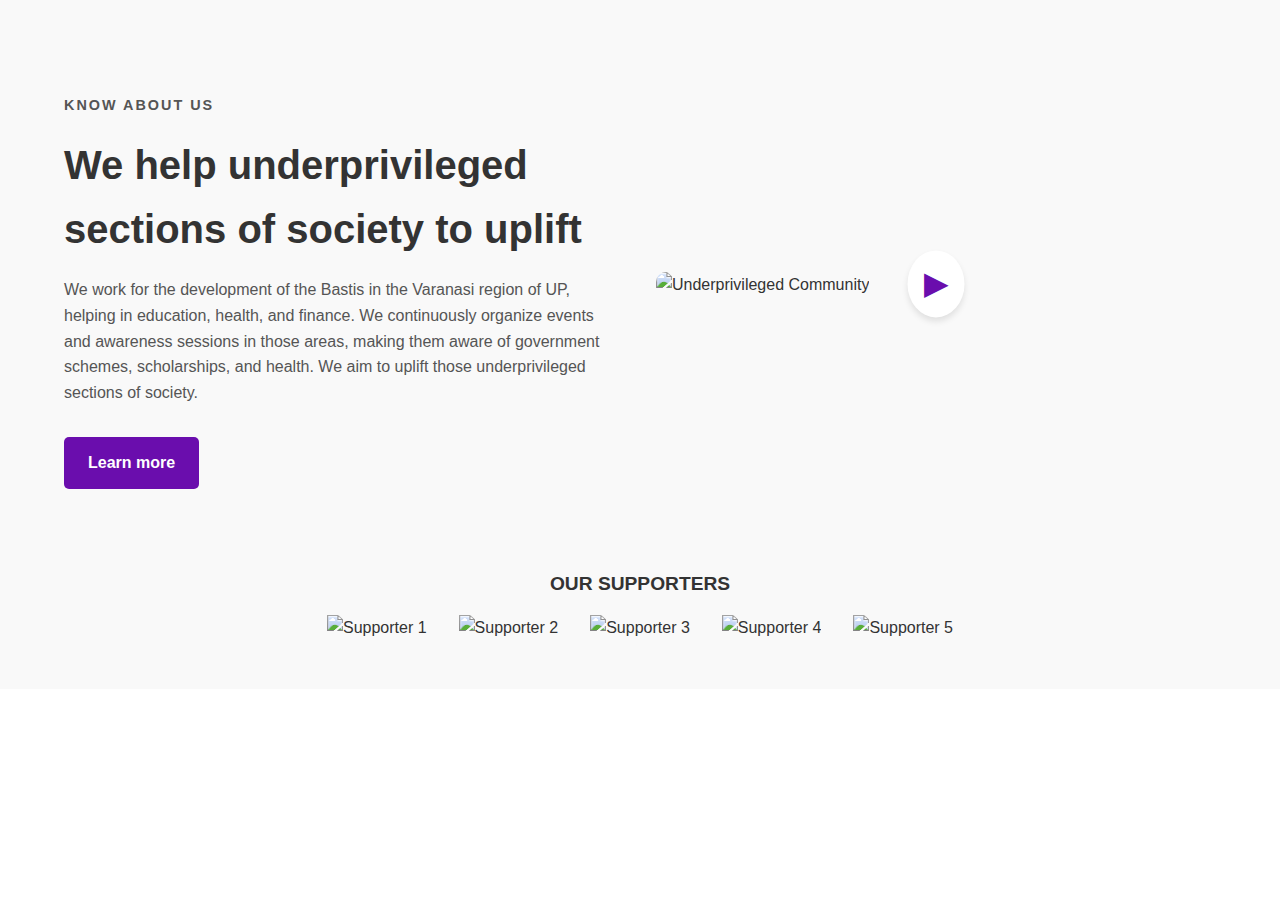
==== about.html @ a1c4e055 "'message'" ====
<!DOCTYPE html>
<html lang="en">
<head>
  <meta charset="UTF-8">
  <meta name="viewport" content="width=device-width, initial-scale=1.0">
  <title>About Us</title>
  <link rel="stylesheet" href="style.css">
</head>
<body>
  <section class="about-section">
    <div class="container">
      <div class="about-text">
        <h3>Know About Us</h3>
        <h1>We help underprivileged sections of society to uplift</h1>
        <p>
          We work for the development of the Bastis in the Varanasi region of UP, helping in education, health, and finance. 
          We continuously organize events and awareness sessions in those areas, making them aware of government schemes, 
          scholarships, and health. We aim to uplift those underprivileged sections of society.
        </p>
        <a href="#" class="btn">Learn more</a>
      </div>
      <div class="about-image">
        <div class="image-container">
          <img src="images/sample-image.jpg" alt="Underprivileged Community">
          <a href="#" class="play-btn">▶</a>
        </div>
      </div>
    </div>
    <div class="supporters">
      <h4>Our Supporters</h4>
      <div class="logos">
        <img src="images/logo1.png" alt="Supporter 1">
        <img src="images/logo2.png" alt="Supporter 2">
        <img src="images/logo3.png" alt="Supporter 3">
        <img src="images/logo4.png" alt="Supporter 4">
        <img src="images/logo5.png" alt="Supporter 5">
      </div>
    </div>
  </section>
</body>
</html>
---- style.css ----
/* General Reset */
body {
    margin: 0;
    font-family: Arial, sans-serif;
    line-height: 1.6;
    color: #333;
}

/* Hero Section */
.hero-section {
    background: url('/img/children.jpg') no-repeat center center/cover;
    height: 100vh;
    color: white;
    position: relative;
}

.navbar {
    display: flex;
    justify-content: space-between;
    align-items: center;
    padding: 1rem 5%;
}

.navbar .logo {
    font-size: 1.5rem;
    font-weight: bold;
}

.navbar ul {
    list-style: none;
    display: flex;
    margin: 0;
    padding: 0;
}

.navbar ul li {
    margin-left: 2rem;
}

.navbar ul li a {
    color: white;
    text-decoration: none;
    font-size: 1rem;
    transition: color 0.3s;
}

.navbar ul li a:hover {
    color: #ddd;
}

.donate-btn {
    background: #6a0dad;
    color: white;
    padding: 0.5rem 1rem;
    border-radius: 5px;
    text-decoration: none;
    font-weight: bold;
}

.donate-btn:hover {
    background: #55008f;
}

.hero-container {
    text-align: center;
    position: absolute;
    top: 50%;
    left: 50%;
    transform: translate(-50%, -50%);
}

.hero-container h1 {
    font-size: 3rem;
    font-weight: bold;
    margin-bottom: 1.5rem;
}

.hero-container p {
    font-size: 1.2rem;
    margin: 0 auto 2rem;
    max-width: 600px;
    color: #f0f0f0; /* Subtle contrast for better visibility */
}

.hero-actions {
    display: flex;
    justify-content: center;
    gap: 1.5rem;
    margin-bottom: 2rem;
}

.hero-stats {
    display: flex;
    justify-content: center;
    gap: 2rem;
    font-size: 1rem;
    font-weight: bold;
    color: #f0f0f0;
    margin-top: 2rem;
}

.hero-stats span {
    display: block;
    text-align: center;
}

.btn {
    background: white;
    color: black;
    padding: 0.7rem 1.5rem;
    text-decoration: none;
    border-radius: 5px;
    font-weight: bold;
    transition: background 0.3s, color 0.3s;
}

.btn:hover {
    background: #ddd;
}

.play-video {
    background: #f0f0f0;
    color: #6a0dad;
    font-weight: bold;
}

.play-video:hover {
    background: #e0e0e0;
    color: #333;
}

/* About Section */
.about-section {
    padding: 3rem 0;
    background: #f9f9f9;
}

.container {
    display: flex;
    justify-content: space-between;
    align-items: center;
    padding: 2rem 5%;
    max-width: 1200px;
    margin: auto;
}

.about-text {
    flex: 1;
    margin-right: 2rem;
}

.about-text h3 {
    color: #555;
    text-transform: uppercase;
    font-size: 0.9rem;
    letter-spacing: 2px;
}

.about-text h1 {
    font-size: 2.5rem;
    margin: 1rem 0;
}

.about-text p {
    font-size: 1rem;
    margin-bottom: 2rem;
    color: #555;
}

.about-text .btn {
    display: inline-block;
    background: #6a0dad;
    color: white;
    padding: 0.8rem 1.5rem;
    border-radius: 5px;
    text-decoration: none;
    font-weight: bold;
    transition: background 0.3s;
}

.about-text .btn:hover {
    background: #55008f;
}

.about-image {
    flex: 1;
}

.image-container {
    position: relative;
}

.image-container img {
    width: 100%;
    border-radius: 10px;
}

.image-container .play-btn {
    position: absolute;
    top: 50%;
    left: 50%;
    transform: translate(-50%, -50%);
    background: white;
    color: #6a0dad;
    font-size: 2rem;
    padding: 0.5rem 1rem;
    border-radius: 50%;
    text-decoration: none;
    box-shadow: 0 4px 6px rgba(0, 0, 0, 0.1);
    transition: background 0.3s;
}

.image-container .play-btn:hover {
    background: #55008f;
    color: white;
}

/* Supporters Section */
.supporters {
    text-align: center;
    margin-top: 3rem;
}

.supporters h4 {
    font-size: 1.2rem;
    margin-bottom: 1rem;
    color: #333;
    text-transform: uppercase;
}

.supporters .logos {
    display: flex;
    justify-content: center;
    gap: 2rem;
}

.supporters .logos img {
    max-height: 50px;
    transition: transform 0.3s;
}

.supporters .logos img:hover {
    transform: scale(1.1);
}
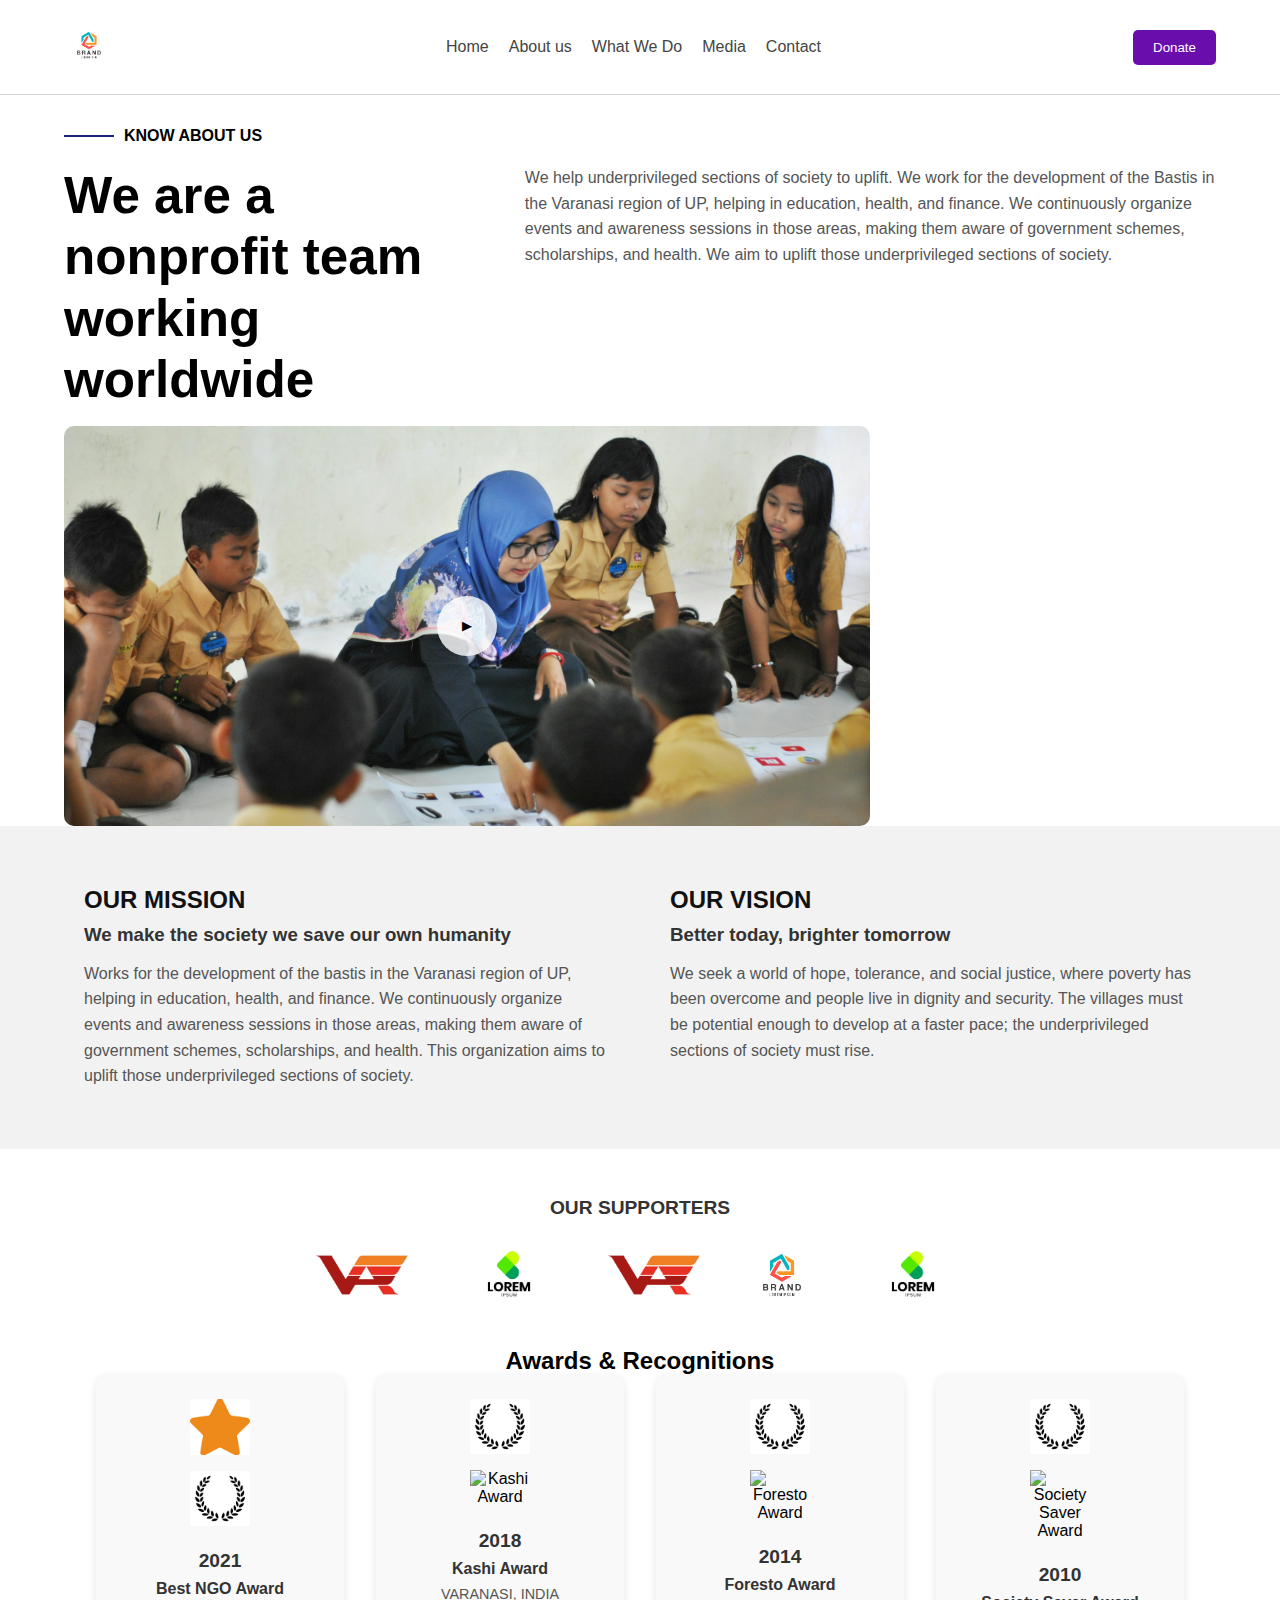
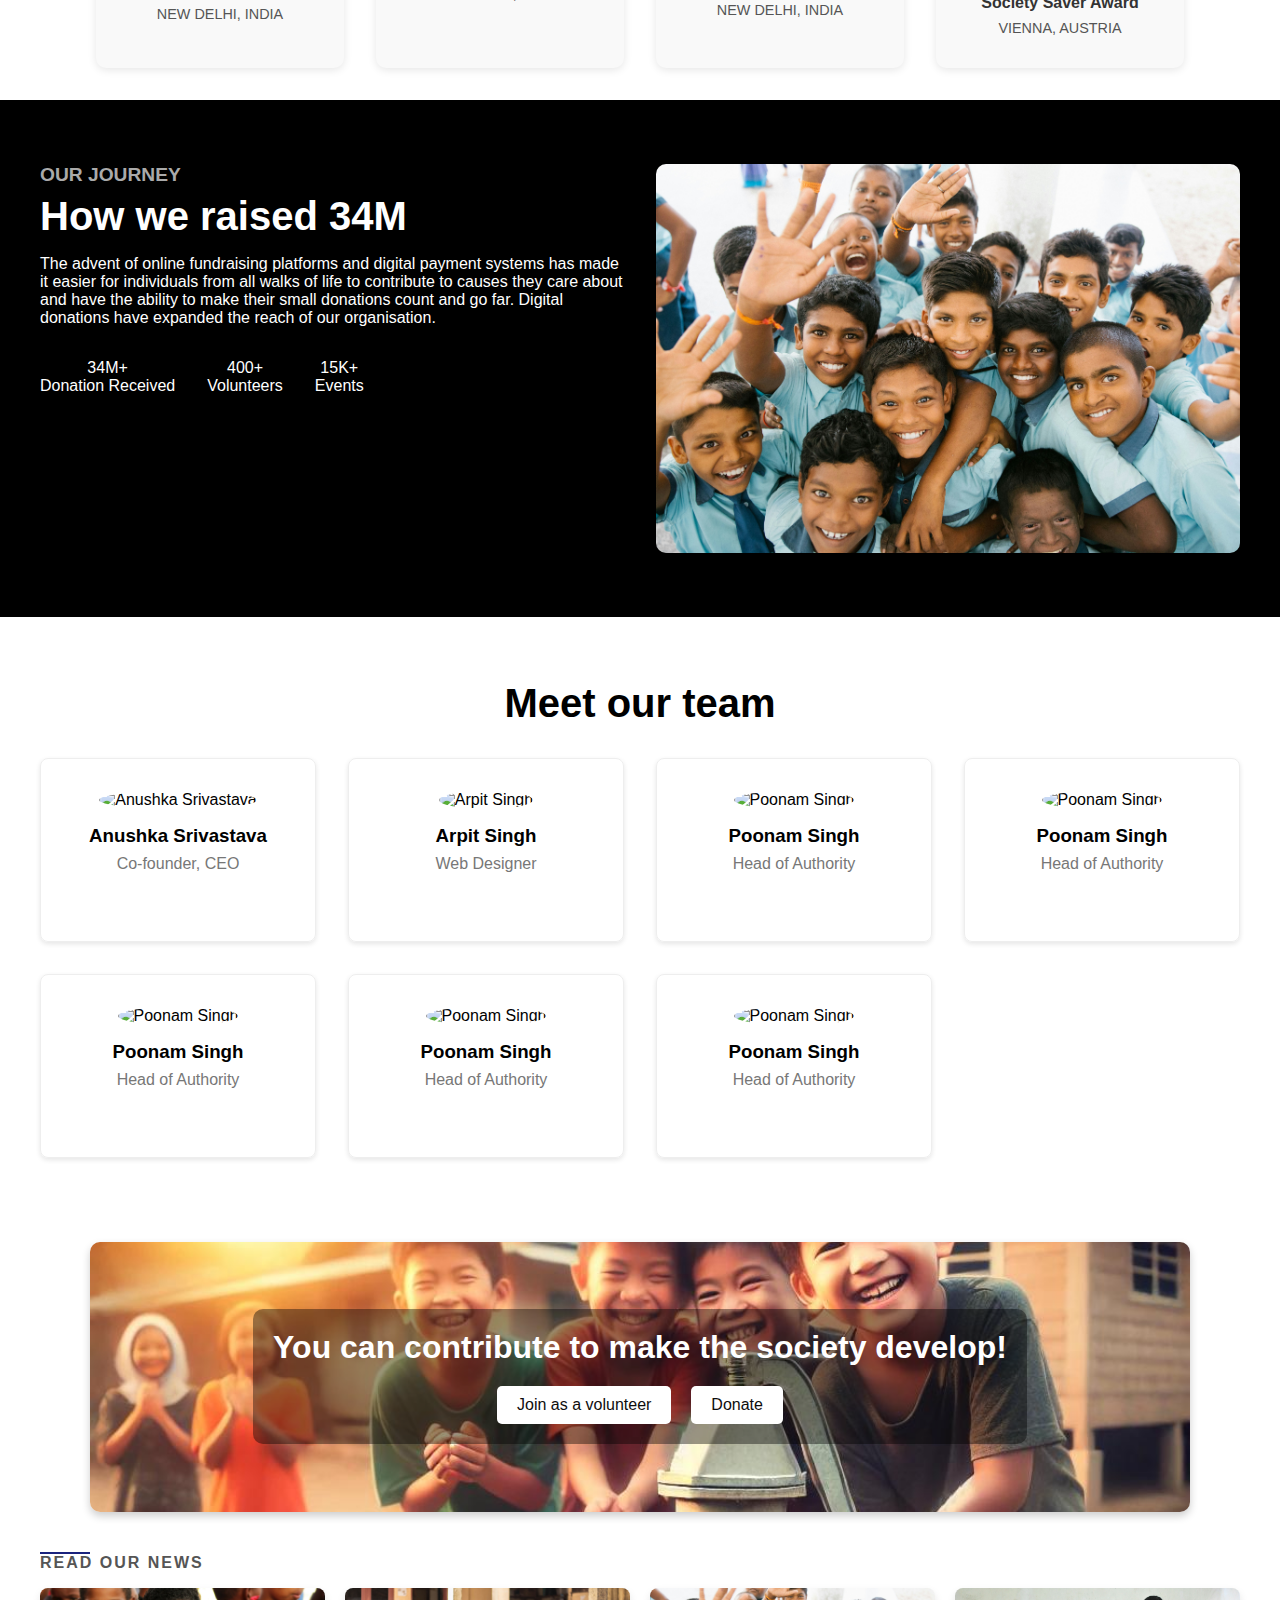
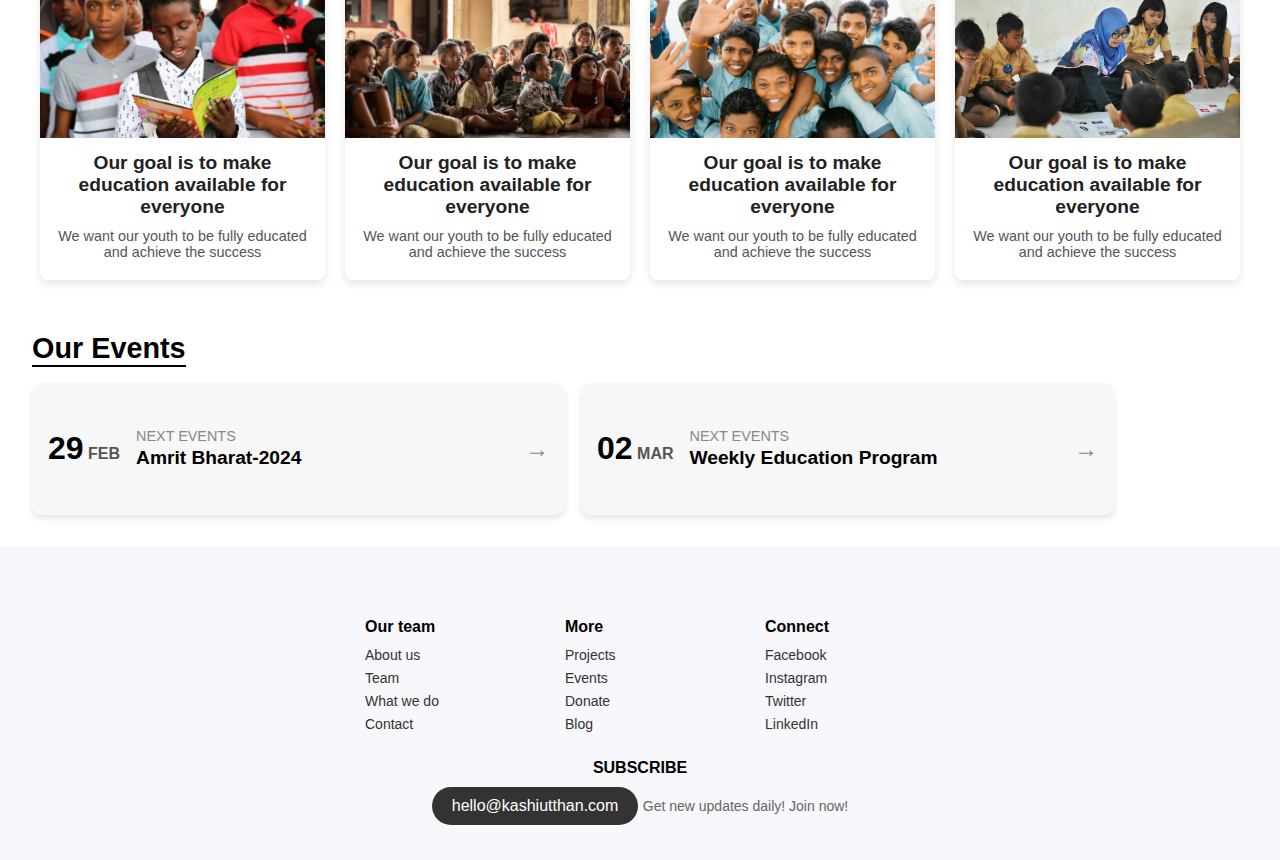
==== commit ac9550cc: "Adding new files" ====
--- a/about.html
+++ b/about.html
@@ -1,41 +1,320 @@
 <!DOCTYPE html>
 <html lang="en">
 <head>
-  <meta charset="UTF-8">
-  <meta name="viewport" content="width=device-width, initial-scale=1.0">
-  <title>About Us</title>
-  <link rel="stylesheet" href="style.css">
+    <meta charset="UTF-8">
+    <meta name="viewport" content="width=device-width, initial-scale=1.0">
+    <title>Ngo Website</title>
+    <link rel="stylesheet" href="about.css">
 </head>
 <body>
-  <section class="about-section">
-    <div class="container">
-      <div class="about-text">
-        <h3>Know About Us</h3>
-        <h1>We help underprivileged sections of society to uplift</h1>
-        <p>
-          We work for the development of the Bastis in the Varanasi region of UP, helping in education, health, and finance. 
-          We continuously organize events and awareness sessions in those areas, making them aware of government schemes, 
-          scholarships, and health. We aim to uplift those underprivileged sections of society.
-        </p>
-        <a href="#" class="btn">Learn more</a>
-      </div>
-      <div class="about-image">
-        <div class="image-container">
-          <img src="images/sample-image.jpg" alt="Underprivileged Community">
-          <a href="#" class="play-btn">▶</a>
+    <header>
+        <div class="container header-container">
+            <div class="logo">
+                <img src="img/support2.jpg" alt="Organization Logo">
+            </div>
+            <nav>
+                <ul>
+                    <li><a href="index.html">Home</a></li>
+                    <li><a href="about.html">About us</a></li>
+                    <li><a href="what.html">What We Do</a></li>
+                    <li><a href="#">Media</a></li>
+                    <li><a href="#">Contact</a></li>
+                </ul>
+            </nav>
+            <button class="donate-button">Donate</button>
         </div>
-      </div>
-    </div>
-    <div class="supporters">
-      <h4>Our Supporters</h4>
-      <div class="logos">
-        <img src="images/logo1.png" alt="Supporter 1">
-        <img src="images/logo2.png" alt="Supporter 2">
-        <img src="images/logo3.png" alt="Supporter 3">
-        <img src="images/logo4.png" alt="Supporter 4">
-        <img src="images/logo5.png" alt="Supporter 5">
-      </div>
-    </div>
-  </section>
+    </header>
+
+    <main>
+        <section class="hero-section">
+            <div class="container">
+                <div class="hero-content">
+                    <div class="know-about-us">
+                        <hr>
+                        <span class="know-about-us-text">KNOW ABOUT US</span>
+                    </div>
+                    <div class="hero-text">
+                        <h1>We are a nonprofit team working worldwide</h1>
+                        <p>We help underprivileged sections of society to uplift. We work for the development of the Bastis in the Varanasi region of UP, helping in education, health, and finance. We continuously organize events and awareness sessions in those areas, making them aware of government schemes, scholarships, and health. We aim to uplift those underprivileged sections of society.</p>
+                    </div>
+                </div>
+                <div class="video-container">
+                    <div class="video-placeholder">
+                        <img src="img/news3.jpg" alt="Video Placeholder">
+                        <button class="play-button">▶</button> </div>
+                </div>
+            </div>
+        </section>
+
+        <section class="mission-vision">
+            <div class="container">
+                <article class="mission">
+                    <h2>OUR MISSION</h2>
+                    <h3>We make the society we save our own humanity</h3>
+                    <p>Works for the development of the bastis in the Varanasi region of UP, helping in education, health, and finance. We continuously organize events and awareness sessions in those areas, making them aware of government schemes, scholarships, and health. This organization aims to uplift those underprivileged sections of society.</p>
+                </article>
+                <article class="vision">
+                    <h2>OUR VISION</h2>
+                    <h3>Better today, brighter tomorrow</h3>
+                    <p>We seek a world of hope, tolerance, and social justice, where poverty has been overcome and people live in dignity and security. The villages must be potential enough to develop at a faster pace; the underprivileged sections of society must rise.</p>
+                </article>
+            </div>
+        </section>
+        <div class="supporters">
+            <h4>Our Supporters</h4>
+            <div class="logos">
+              <img src="img/support3.jpg" alt="Supporter 1">
+              <img src="img/support1.jpg" alt="Supporter 2">
+              <img src="img/support3.jpg" alt="Supporter 3">
+              <img src="img/support2.jpg" alt="Supporter 4">
+              <img src="img/support1.jpg" alt="Supporter 5">
+            </div>
+          </div>
+          <section class="awards">
+            <h2>Awards & Recognitions</h2>
+            <div class="awards-container">
+              <div class="award">
+                  <img src="img/star-icon.png" alt="Best NGO Award" />
+                <img src="img/wreath-icon.png" alt="Wreath" />
+                <div class="award-details">
+                  <p>2021</p>
+                  <p>Best NGO Award</p>
+                  <p>NEW DELHI, INDIA</p>
+                </div>
+              </div>
+              <div class="award">
+                <img src="img/wreath-icon.png" alt="Wreath" />
+                <img src="img/trophy-icon.svg" alt="Kashi Award" />
+                <div class="award-details">
+                  <p>2018</p>
+                  <p>Kashi Award</p>
+                  <p>VARANASI, INDIA</p>
+                </div>
+              </div>
+              <div class="award">
+                <img src="img/wreath-icon.png" alt="Wreath" />
+                <img src="img/star-icon.svg" alt="Foresto Award" />
+                <div class="award-details">
+                  <p>2014</p>
+                  <p>Foresto Award</p>
+                  <p>NEW DELHI, INDIA</p>
+                </div>
+              </div>
+              <div class="award">
+                <img src="img/wreath-icon.png" alt="Wreath" />
+                <img src="img/ribbon-icon.svg" alt="Society Saver Award" />
+                <div class="award-details">
+                  <p>2010</p>
+                  <p>Society Saver Award</p>
+                  <p>VIENNA, AUSTRIA</p>
+                </div>
+              </div>
+            </div>
+          </section>
+          
+          <section class="journey">
+            <div class="journey-content">
+              <div class="journey-text">
+                <h3>OUR JOURNEY</h3>
+                <h2>How we raised 34M</h2>
+                <p>The advent of online fundraising platforms and digital payment systems has made it easier for individuals from all walks of life to contribute to causes they care about and have the ability to make their small donations count and go far. Digital donations have expanded the reach of our organisation.</p>
+                <div class="journey-stats">
+                  <div class="stat">
+                    <p>34M+</p>
+                    <p>Donation Received</p>
+                  </div>
+                  <div class="stat">
+                    <p>400+</p>
+                    <p>Volunteers</p>
+                  </div>
+                  <div class="stat">
+                    <p>15K+</p>
+                    <p>Events</p>
+                  </div>
+                </div>
+              </div>
+              <div class="journey-image">
+                <img src="/img/news2.jpg" alt="Crowd">
+              </div>
+            </div>
+          </section>
+          
+          <section class="team">
+            <h2>Meet our team</h2>
+            <div class="team-grid">
+                <div class="member">
+                    <img src="anuska.jpg" alt="Anushka Srivastava">
+                    <h3>Anushka Srivastava</h3>
+                    <p>Co-founder, CEO</p>
+                    <div class="social-icons">
+                        </div> </div>
+        
+                <div class="member">
+                    <img src="arpit.jpg" alt="Arpit Singh">
+                    <h3>Arpit Singh</h3>
+                    <p>Web Designer</p>
+                    <div class="social-icons">
+                       </div>
+                </div>
+        
+                <div class="member">
+                    <img src="poonam.jpg" alt="Poonam Singh">
+                    <h3>Poonam Singh</h3>
+                    <p>Head of Authority</p>
+                    <div class="social-icons">
+                        </div>
+                </div>
+                <div class="member">
+                  <img src="poonam.jpg" alt="Poonam Singh">
+                  <h3>Poonam Singh</h3>
+                  <p>Head of Authority</p>
+                  <div class="social-icons">
+                      </div>
+              </div>
+              <div class="member">
+                <img src="poonam.jpg" alt="Poonam Singh">
+                <h3>Poonam Singh</h3>
+                <p>Head of Authority</p>
+                <div class="social-icons">
+                    </div>
+            </div>
+            <div class="member">
+              <img src="poonam.jpg" alt="Poonam Singh">
+              <h3>Poonam Singh</h3>
+              <p>Head of Authority</p>
+              <div class="social-icons">
+                  </div>
+          </div>
+          <div class="member">
+            <img src="poonam.jpg" alt="Poonam Singh">
+            <h3>Poonam Singh</h3>
+            <p>Head of Authority</p>
+            <div class="social-icons">
+                </div>
+        </div>
+                <!-- Add more team members in the same way -->
+                        </div>
+        </section>
+        <div class="cta-section">
+          <div class="cta-overlay">
+            <h1>You can contribute to make the society develop!</h1>
+            <div class="cta-buttons">
+              <a href="#" class="cta-button">Join as a volunteer</a>
+              <a href="#" class="cta-button cta-donate">Donate</a>
+            </div>
+          </div>
+        </div>
+        <section class="news-section">
+          <hr/>
+          <h2>Read Our News</h2>
+          <div class="news-container">
+            <!-- News Item 1 -->
+            <div class="news-card">
+              <img src="/img/news1.jpg" alt="Education effort image">
+              <h3>Our goal is to make education available for everyone</h3>
+              <p>We want our youth to be fully educated and achieve the success</p>
+            </div>
+            <!-- News Item 2 -->
+            <div class="news-card">
+              <img src="/img/news4.jpg" alt="Field education image">
+              <h3>Our goal is to make education available for everyone</h3>
+              <p>We want our youth to be fully educated and achieve the success</p>
+            </div>
+            <!-- News Item 3 -->
+            <div class="news-card">
+              <img src="/img/news2.jpg" alt="Cycling to education">
+              <h3>Our goal is to make education available for everyone</h3>
+              <p>We want our youth to be fully educated and achieve the success</p>
+            </div>
+            <!-- News Item 4 -->
+            <div class="news-card">
+              <img src="/img/news3.jpg" alt="Children in class">
+              <h3>Our goal is to make education available for everyone</h3>
+              <p>We want our youth to be fully educated and achieve the success</p>
+            </div>
+          </div>
+        </section>
+        <section class="events-section">
+          <h2>Our Events</h2>
+          <div class="events-container">
+            <div class="event-card">
+              <div class="event-date">
+                <span class="day">29</span>
+                <span class="month">FEB</span>
+              </div>
+              <div class="event-details">
+                <p class="event-type">Next Events</p>
+                <h3 class="event-title">Amrit Bharat-2024</h3>
+              </div>
+              <div class="event-arrow">
+                <span>&rarr;</span>
+              </div>
+            </div>
+            <div class="event-card">
+              <div class="event-date">
+                <span class="day">02</span>
+                <span class="month">MAR</span>
+              </div>
+              <div class="event-details">
+                <p class="event-type">Next Events</p>
+                <h3 class="event-title">Weekly Education Program</h3>
+              </div>
+              <div class="event-arrow">
+                <span>&rarr;</span>
+              </div>
+            </div>
+          </div>
+        </section>
+        <footer class="footer">
+          <div class="footer-content">
+            <!-- Social Icons Section -->
+            <div class="social-icons">
+              <i class="fa-brands fa-facebook"></i>
+              <i class="fa-brands fa-x-twitter"></i>
+              <i class="fa-brands fa-square-instagram"></i>
+              <i class="fa-brands fa-youtube"></i>
+            </div>
+            <!-- Links Section -->
+            <div class="footer-links">
+              <div class="footer-column">
+                <h4>Our team</h4>
+                <ul>
+                  <li><a href="#">About us</a></li>
+                  <li><a href="#">Team</a></li>
+                  <li><a href="#">What we do</a></li>
+                  <li><a href="#">Contact</a></li>
+                </ul>
+              </div>
+              <div class="footer-column">
+                <h4>More</h4>
+                <ul>
+                  <li><a href="#">Projects</a></li>
+                  <li><a href="#">Events</a></li>
+                  <li><a href="#">Donate</a></li>
+                  <li><a href="#">Blog</a></li>
+                </ul>
+              </div>
+              <div class="footer-column">
+                <h4>Connect</h4>
+                <ul>
+                  <li><a href="#">Facebook</a></li>
+                  <li><a href="#">Instagram</a></li>
+                  <li><a href="#">Twitter</a></li>
+                  <li><a href="#">LinkedIn</a></li>
+                </ul>
+              </div>
+            </div>
+            <!-- Subscribe Section -->
+            <div class="subscribe-section">
+              <h4>SUBSCRIBE</h4>
+              <p>hello@kashiutthan.com</p>
+              <span>Get new updates daily! Join now!</span>
+            </div>
+          </div>
+        </footer>
+          
+            </main>
+
+
 </body>
-</html>
+</html>--- a/about.css
+++ b/about.css
@@ -0,0 +1,773 @@
+
+body, h1, h2, h3, p, ul {
+    margin: 0;
+    padding: 0;
+}
+
+body {
+    font-family: sans-serif;
+}
+
+.container {
+    max-width: 1200px;
+    width: 90%;
+    margin: 0 auto;
+}
+
+/* Header Styling */
+header {
+    padding: 20px 0;
+    border-bottom: 1px solid lightgray;
+}
+
+.header-container {
+    display: flex;
+    justify-content: space-between;
+    align-items: center;
+}
+.logo img {
+    height: 50px; 
+}
+
+nav ul {
+    list-style: none;
+    padding: 0;
+    margin: 0;
+    display: flex;
+}
+
+nav ul li a {
+    text-decoration: none;
+    color: #444;
+    margin-left: 20px;
+}
+nav ul li a:hover {
+    color: #222;
+    text-decoration: underline;
+}
+
+.donate-button {
+    background-color: #6a0dad;
+    color: white;
+    border: none;
+    padding: 10px 20px;
+    border-radius: 5px;
+    cursor: pointer;
+}
+.donate-button:hover{
+    background-color:#6a0dad;
+}
+
+/* Hero Section Styling */
+
+.hero-text {
+    display: flex;
+    align-items: flex-start; 
+    gap: 20px;             
+}
+
+.hero-text h1 {
+    font-size: 3.2rem;
+    line-height: 1.2;
+    margin: 0; 
+}
+
+.hero-text p {
+    color: #555;
+    line-height: 1.6;
+    max-width: 60%; 
+    margin: 0;  
+}
+
+
+@media (max-width: 768px) {
+   
+    .hero-text {
+        flex-direction: column;
+        align-items: flex-start;
+        gap: 10px;
+    }
+    .hero-text p {
+        max-width: 100%;
+    }
+
+}
+
+.know-about-us {
+    display: flex;
+    align-items: center;
+    margin-bottom: 20px;
+    gap: 10px;
+}
+
+.know-about-us hr {
+    border: none;
+    height: 2px;
+    background-color: #1A237E;
+    width: 50px;
+    margin: 0;
+}
+
+.know-about-us-text {
+    font-weight: bold;
+}
+
+.hero-text h1 {
+    font-size: 3.2rem;
+    line-height: 1.2;
+    margin-bottom: 15px;
+}
+
+.hero-text p {
+    color: #555;
+    line-height: 1.6;
+    margin-bottom: 20px;
+}
+.hero-content{
+    margin-top: 2rem;
+}
+
+.video-container {
+    flex: 1;
+    max-width: 70%;  
+}
+
+/* ... video placeholder styles ... */
+/* Video Section Styling */
+  /* .video-section{
+    padding: 50px 0;
+   } */
+   .video-placeholder {
+    position: relative;
+    width: 100%;
+    max-width: 1200px; 
+    height: 400px; 
+    margin: 0 auto;
+    border-radius: 10px;
+    overflow: hidden;
+}
+
+.video-placeholder img {
+    width: 100%;
+    height: 100%;
+    object-fit: cover; 
+    display: block;
+}
+
+.play-button {
+    position: absolute;
+    top: 50%;
+    left: 50%;
+    transform: translate(-50%, -50%);
+    background-color: rgba(255, 255, 255, 0.8);
+    border: none;
+    width: 60px;
+    height: 60px;
+    border-radius: 50%;
+    cursor: pointer;
+    background-image: url("play-icon.png"); 
+    background-size: 30px;
+    background-position: center;
+    background-repeat: no-repeat;
+}
+
+
+
+
+@media (max-width: 768px) {
+    .hero-section {
+        flex-direction: column;
+        align-items: center;
+    }
+    .hero-content {
+        padding-right: 0;
+        order: 1;  
+
+    }
+    .video-container {
+        max-width: 100%; 
+        order: 0; 
+        margin-bottom: 20px;
+    }
+    
+}
+.cta-overlay {
+  text-align: center;
+  color: #fff;
+  background: rgba(0, 0, 0, 0.4);
+  padding: 20px;
+  border-radius: 10px;
+}
+.cta-section {
+  position: relative;
+  background-image: url('img/children.jpg'); /* Replace with the actual image path */
+  background-size: cover;
+  background-position: center;
+  height: 270px;
+  display: flex;
+  align-items: center;
+  justify-content: center;
+  border-radius: 10px;
+  margin: 20px auto;
+  max-width: 1100px;
+  box-shadow: 0 4px 8px rgba(0, 0, 0, 0.2);
+}
+
+/* Headline styling */
+.cta-overlay h1 {
+  font-size: 2rem;
+  margin-bottom: 20px;
+}
+
+/* Buttons container */
+.cta-buttons {
+  display: flex;
+  gap: 20px;
+  justify-content: center;
+}
+
+/* Button styling */
+.cta-button {
+  text-decoration: none;
+  font-size: 1rem;
+  padding: 10px 20px;
+  border-radius: 5px;
+  background-color: #fff; 
+  color: #0e0d0d;
+  transition: background-color 0.3s ease, transform 0.2s ease;
+}
+
+.cta-button:hover {
+  background-color: #0056b3; 
+  transform: scale(1.05);
+}
+
+/* Donate button specific styling */
+.cta-donate {
+  background-color: #fff; 
+}
+
+.cta-donate:hover {
+  background-color: #1e7e34; 
+}
+/*REad news section*/
+.news-section h2 {
+  font-size: 1rem;
+    color: #555;
+    text-transform: uppercase;
+    letter-spacing: 2px;
+    margin-bottom: 1rem;
+}
+
+/* News Section */
+.news-section {
+  max-width: 1200px;
+  margin: 0 auto;
+  padding: 20px;
+}
+.news-section hr {
+    border: none;
+    height: 2px;
+    background-color: #1A237E;
+    width: 50px;
+    margin: 0;
+}
+.news-container {
+  display: grid;
+  grid-template-columns: repeat(auto-fit, minmax(250px, 1fr));
+  gap: 20px;
+}
+
+/* News Card */
+.news-card {
+  background: #fff;
+  border-radius: 8px;
+  box-shadow: 0 4px 8px rgba(0, 0, 0, 0.1);
+  overflow: hidden;
+  text-align: center;
+  transition: transform 0.3s ease, box-shadow 0.3s ease;
+}
+
+.news-card img {
+  width: 100%;
+  height: 150px;
+  object-fit: cover;
+}
+
+.news-card h3 {
+  font-size: 1.2rem;
+  margin: 10px 15px;
+  color: #222;
+}
+
+.news-card p {
+  font-size: 0.9rem;
+  color: #555;
+  margin: 0 15px 20px;
+}
+
+.news-card:hover {
+  transform: translateY(-5px);
+  box-shadow: 0 6px 12px rgba(0, 0, 0, 0.2);
+}
+
+/* Mission Vision Section */
+.mission-vision{
+    padding: 50px 0;
+    background-color: #f2f2f2;
+}
+.mission-vision .container{
+   display: flex;
+   gap: 20px;
+}
+.mission, .vision{
+   flex: 1;
+   padding: 10px 20px;
+}
+.mission h2, .vision h2{
+   color: #111;
+   margin-bottom: 10px;
+}
+.mission h3, .vision h3{
+   color: #333;
+   margin-bottom: 15px;
+}
+
+.mission p, .vision p{
+  color: #555;
+  line-height: 1.6;
+}
+/* Supporters Section */
+.supporters {
+    text-align: center;
+    margin-top: 3rem;
+}
+
+.supporters h4 {
+    font-size: 1.2rem;
+    margin-bottom: 1rem;
+    color: #333;
+    text-transform: uppercase;
+}
+
+.supporters .logos {
+    display: flex;
+    justify-content: center;
+    gap: 2rem;
+}
+
+.supporters .logos img {
+    max-height: 50px;
+    transition: transform 0.3s;
+}
+
+.supporters .logos img:hover {
+    transform: scale(1.1);
+}
+
+
+/* Supporters Section */
+.supporters {
+  text-align: center;
+  margin-top: 3rem;
+}
+
+.supporters h4 {
+  font-size: 1.2rem;
+  margin-bottom: 1rem;
+  color: #333;
+  text-transform: uppercase;
+}
+
+.supporters .logos {
+  display: flex;
+  flex-wrap: wrap;
+  justify-content: center;
+  gap: 2rem;
+}
+
+.supporters .logos img {
+  max-height: 80px;
+  max-width: 150px;
+  object-fit: contain;
+  transition: transform 0.3s;
+}
+
+.supporters .logos img:hover {
+  transform: scale(1.1);
+}
+/* Awards Section */
+.awards {
+    text-align: center;
+    padding: 2rem 0;
+  }
+  
+  .awards-container {
+    display: flex;
+    justify-content: center; /* Center awards horizontally */
+    flex-wrap: wrap;         /* Allow wrapping on smaller screens */
+    gap: 2rem;               /* Space between awards */
+  }
+  
+  .award {
+    display: flex;
+    flex-direction: column;  /* Stack content vertically */
+    align-items: center;
+    width: 200px;
+    position: relative;
+    background-color: #f9f9f9; /* Optional: Add a light background for the card */
+    padding: 1.5rem;
+    border-radius: 10px;
+    box-shadow: 0 2px 8px rgba(0, 0, 0, 0.1);
+  }
+  
+  .award img {
+    width: 60px; /* Ensure consistent icon size */
+    height: auto;
+    margin-bottom: 1rem;
+  }
+  
+  .award-details p {
+    margin: 0.5rem 0; /* Space between lines */
+    color: #333;
+    font-size: 0.9rem;
+  }
+  
+  .award-details p:first-child {
+    font-weight: bold;
+    font-size: 1.2rem; /* Highlight the year */
+  }
+  
+  .award-details p:nth-child(2) {
+    font-size: 1rem; /* Award name slightly larger */
+    font-weight: 600;
+  }
+  
+  .award-details p:nth-child(3) {
+    font-size: 0.9rem; /* City smaller */
+    color: #555;
+  }
+  
+  /* Responsive Adjustments */
+  @media (max-width: 768px) {
+    .awards-container {
+      flex-direction: column;
+      align-items: center;
+      gap: 1.5rem;
+    }
+  }
+  
+  
+  /* Journey Section */
+  .journey {
+    background-color: #000;  
+    color: white;
+    padding: 4rem 0;
+  }
+  
+  .journey-content {
+    display: flex;
+    max-width: 1200px;
+    margin: 0 auto;
+    gap: 2rem;
+  }
+  
+  .journey-text {
+    flex: 1;
+  }
+  
+  .journey-text h3 {
+    color: #aaa; /* Lighter gray for "Our Journey" */
+    margin-bottom: 0.5rem;
+    font-size: 1.2rem; /* Slightly smaller h3 */
+  }
+  
+  .journey-text h2 {
+    font-size: 2.5rem;
+    margin-bottom: 1rem;
+  }
+  
+  
+  
+  .journey-stats {
+    display: flex;
+    gap: 2rem;
+    margin-top: 2rem;
+  }
+  
+  .stat {
+    text-align: center;
+  }
+  
+  
+  
+  .journey-image {
+    flex: 1;
+  }
+  
+  .journey-image img {
+    width: 100%;
+    height: auto;
+    border-radius: 10px;
+    display: block; /* Prevents small space below image */
+  }
+  
+  
+  /* Responsive adjustments (example) */
+  @media (max-width: 768px) {
+    .awards-container {
+      flex-direction: column; /* awards stack vertically */
+      align-items: center;
+    }
+    .journey-content {
+      flex-direction: column; /* content stack vertically */
+      text-align: center;
+    }
+  
+    .journey-stats{
+      flex-direction: column;
+      align-items: center;
+    }
+  
+    .journey-image{
+      order: -1; /* move image above text */
+    }
+  }
+  
+/* Team Section */
+.team {
+  padding: 4rem 0; /* Adjust padding as needed */
+  text-align: center; /* Center the title */
+}
+
+.team h2 {
+  font-size: 2.5rem;
+  margin-bottom: 2rem;
+}
+
+.team-grid {
+  display: grid;
+  grid-template-columns: repeat(auto-fit, minmax(250px, 1fr)); /* Responsive columns */
+  gap: 2rem; /* Space between team members */
+  max-width: 1200px; /* Optional: Set a maximum width */
+  margin: 0 auto; /* Center the grid */
+}
+
+.member {
+  border: 1px solid #eee; /* Add a subtle border (optional) */
+  padding: 2rem;
+  border-radius: 8px;
+  box-shadow: 0 2px 5px rgba(0, 0, 0, 0.1); /* Optional: Add a shadow */    
+}
+
+
+.member img {
+  width: 150px; /* Adjust image size */
+  height: 150px;
+  border-radius: 50%;
+  object-fit: cover; /* To maintain aspect ratio and cover the circle */
+  margin-bottom: 1rem;
+}
+
+.member h3 {
+  margin-bottom: 0.5rem;
+}
+
+.member p {
+  color: #777;
+  margin-bottom: 1rem;
+}
+
+
+.social-icons {
+  display: flex;
+  justify-content: center;
+}
+
+.social-icons a {
+  display: inline-block;
+  width: 35px; /* Adjust icon size */
+  height: 35px;
+  background-color: #eee; /* Background color for icons */
+  color: #333;
+  border-radius: 50%;
+  margin: 0 0.5rem;
+  display: flex; /* Center icon vertically and horizontally */
+  align-items: center;
+  justify-content: center;
+  text-decoration: none; /* Remove underline from links */
+  transition: background-color 0.3s, color 0.3s; /* Smooth transition */
+
+}
+
+.social-icons a:hover {
+  background-color: #55008f; /* Change background and color on hover */
+  color: white;
+}
+/* Events Section */
+.events-section {
+  padding: 2rem;
+  text-align: left;
+}
+
+.events-section h2 {
+  font-size: 1.8rem;
+  font-weight: bold;
+  margin-bottom: 1rem;
+  border-bottom: 2px solid #000;
+  display: inline-block;
+}
+
+.events-container {
+  display: flex; /* Use flexbox to align cards horizontally */
+  gap: 1rem; /* Spacing between cards */
+}
+
+.event-card {
+  background-color: #f7f7f7;
+  border-radius: 10px;
+  box-shadow: 0 4px 6px rgba(0, 0, 0, 0.1);
+  display: flex;
+  align-items: center;
+  justify-content: space-between;
+  padding: 1rem;
+  height: 100px;
+  width: 501px; /* Fixed width for each card */
+  transition: transform 0.3s;
+}
+
+.event-card:hover {
+  transform: translateY(-5px);
+}
+
+.event-date {
+  text-align: center;
+  font-weight: bold;
+}
+
+.event-date .day {
+  font-size: 2rem;
+  color: #000;
+}
+
+.event-date .month {
+  font-size: 1rem;
+  color: #555;
+  text-transform: uppercase;
+}
+
+.event-details {
+  flex-grow: 1;
+  margin-left: 1rem;
+}
+
+.event-details .event-type {
+  font-size: 0.9rem;
+  color: #888;
+  text-transform: uppercase;
+  margin-bottom: 0.2rem;
+}
+
+.event-details .event-title {
+  font-size: 1.2rem;
+  font-weight: bold;
+  color: #000;
+}
+
+.event-arrow {
+  font-size: 1.5rem;
+  color: #888;
+}
+
+.event-arrow span {
+  display: inline-block;
+  transition: transform 0.3s;
+}
+
+.event-card:hover .event-arrow span {
+  transform: translateX(5px);
+}
+
+
+.footer {
+  background-color: #f7f7fc;
+  padding: 30px 20px;
+  text-align: center;
+}
+
+.footer-content {
+  max-width: 1200px;
+  margin: 0 auto;
+}
+
+.social-icons {
+  display: flex;
+  justify-content: center;
+  gap: 15px;
+  margin-bottom: 20px;
+}
+
+.social-icons a img {
+  width: 24px;
+  height: 24px;
+}
+
+.footer-links {
+  display: flex;
+  justify-content: center;
+  gap: 50px;
+  margin-bottom: 20px;
+  text-align: left;
+}
+
+.footer-column {
+  min-width: 150px;
+}
+
+.footer-column h4 {
+  font-weight: bold;
+  margin-bottom: 10px;
+}
+
+.footer-column ul {
+  list-style: none;
+  padding: 0;
+}
+
+.footer-column ul li {
+  margin-bottom: 5px;
+}
+
+.footer-column ul li a {
+  text-decoration: none;
+  color: #333;
+  font-size: 14px;
+}
+
+.footer-column ul li a:hover {
+  text-decoration: underline;
+}
+
+.subscribe-section {
+  text-align: center;
+  margin-top: 20px;
+}
+
+.subscribe-section h4 {
+  font-weight: bold;
+  margin-bottom: 10px;
+}
+
+.subscribe-section p {
+  background-color: #333;
+  color: #fff;
+  display: inline-block;
+  padding: 10px 20px;
+  border-radius: 20px;
+  margin-bottom: 5px;
+}
+
+.subscribe-section span {
+  color: #666;
+  font-size: 14px;
+}
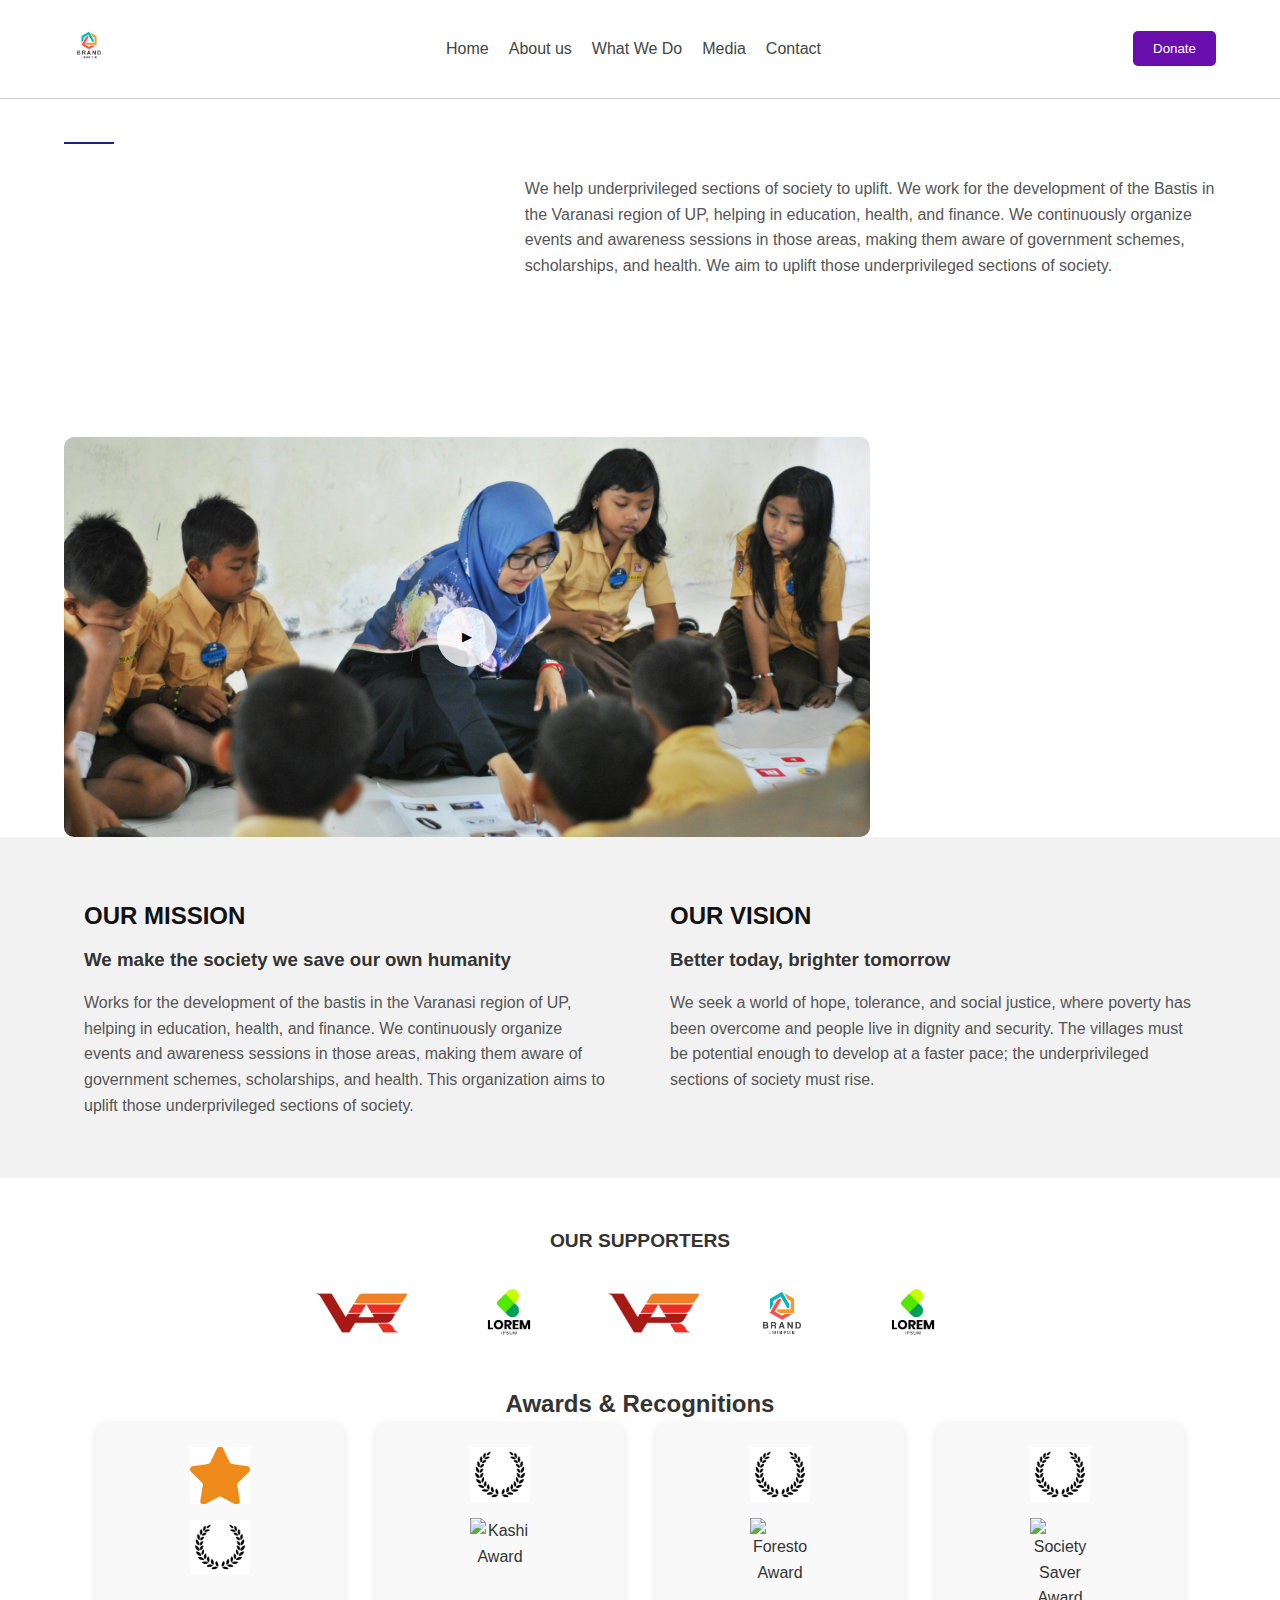
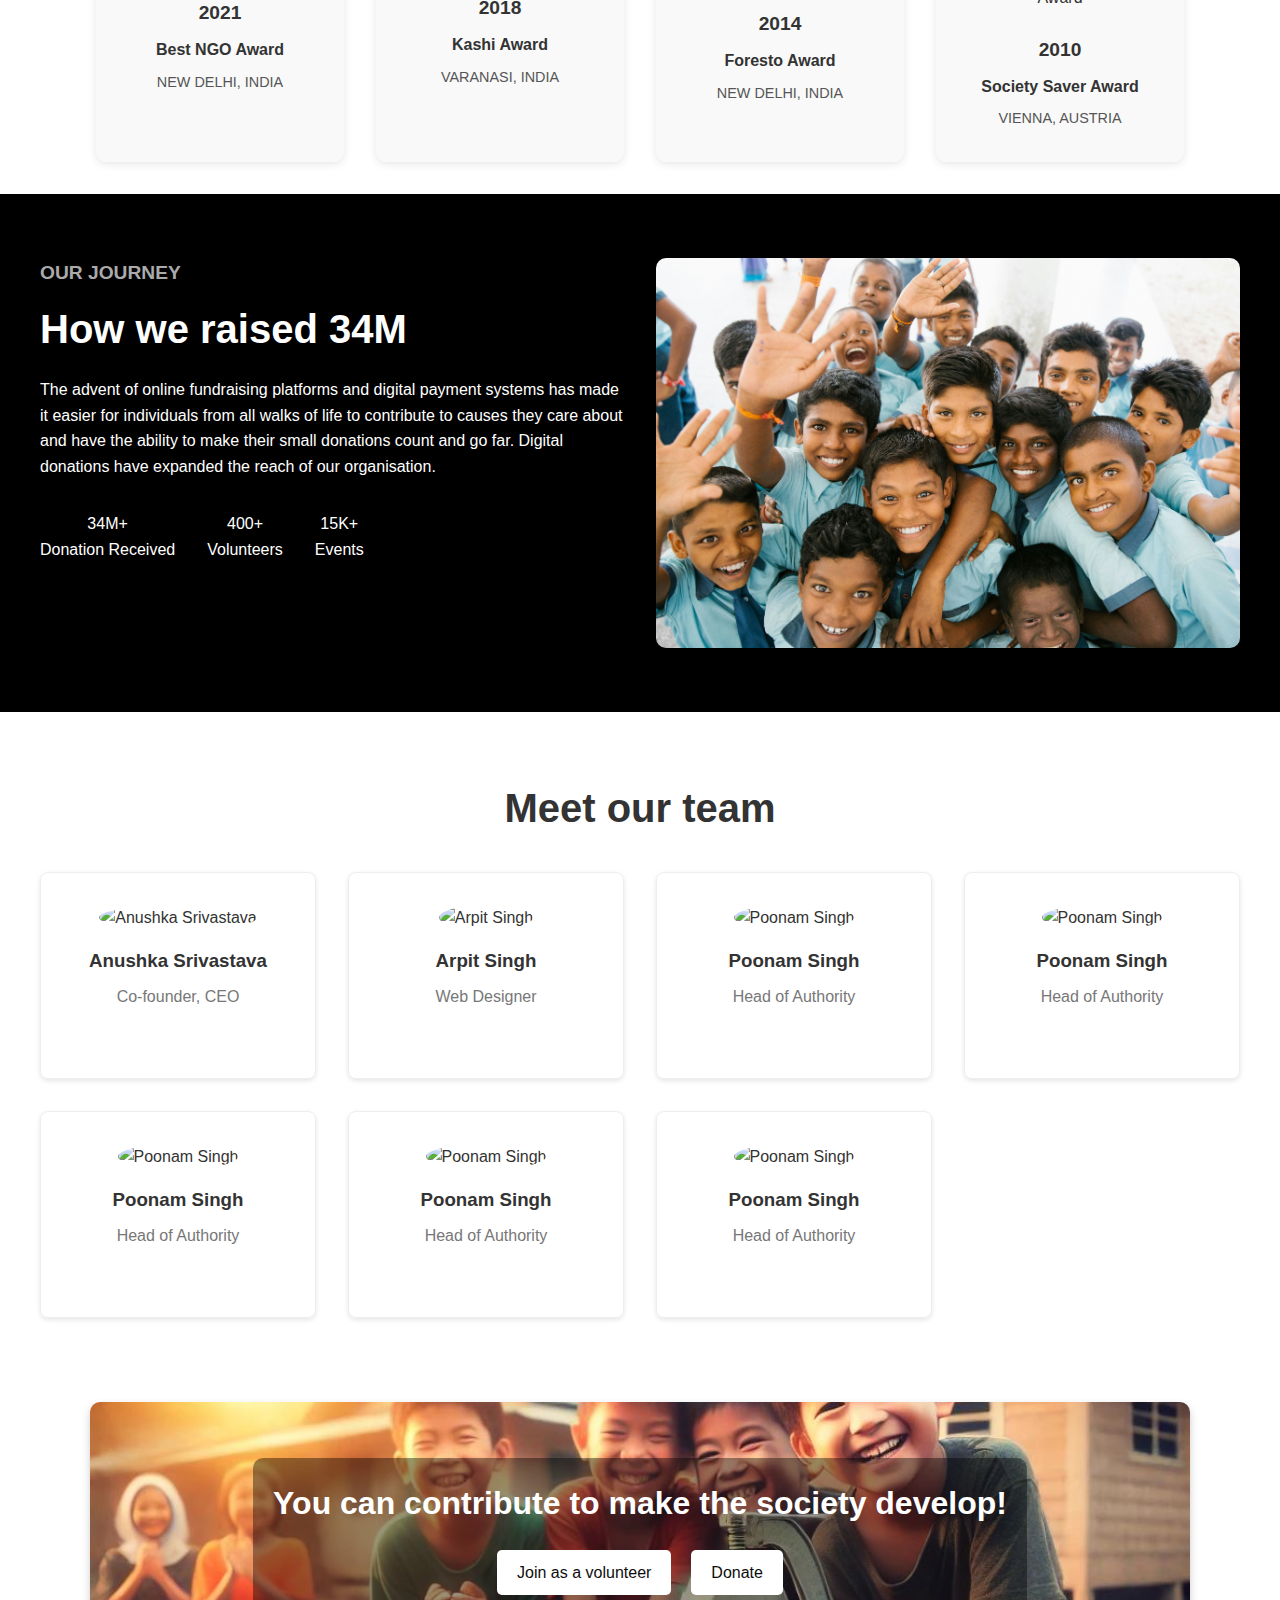
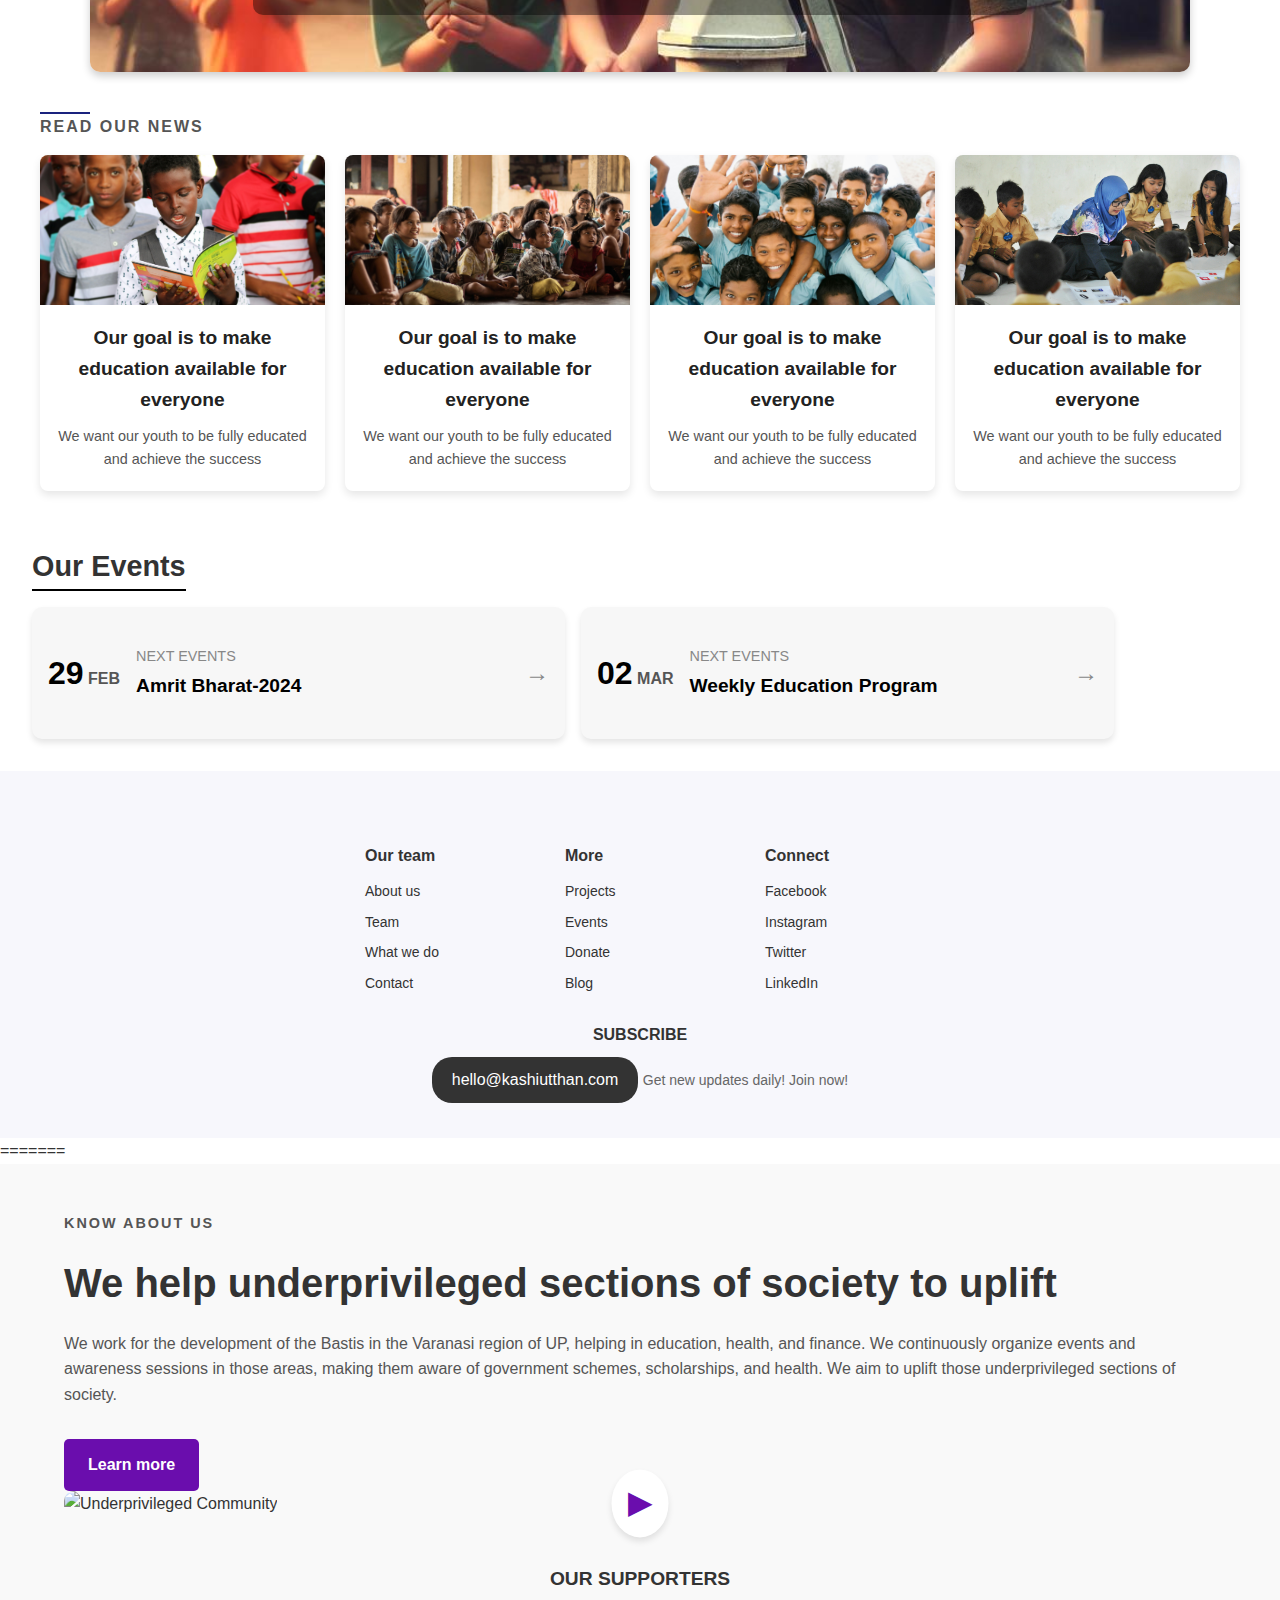
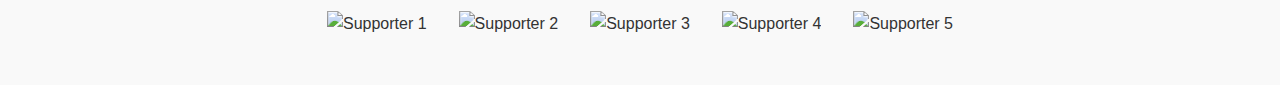
==== commit 878196ed: "Resolved merge conflicts and merged remote changes" ====
--- a/about.html
+++ b/about.html
@@ -1,6 +1,7 @@
 <!DOCTYPE html>
 <html lang="en">
 <head>
+
     <meta charset="UTF-8">
     <meta name="viewport" content="width=device-width, initial-scale=1.0">
     <title>Ngo Website</title>
@@ -317,4 +318,44 @@
 
 
 </body>
-</html>+</html>
+=======
+  <meta charset="UTF-8">
+  <meta name="viewport" content="width=device-width, initial-scale=1.0">
+  <title>About Us</title>
+  <link rel="stylesheet" href="style.css">
+</head>
+<body>
+  <section class="about-section">
+    <div class="container">
+      <div class="about-text">
+        <h3>Know About Us</h3>
+        <h1>We help underprivileged sections of society to uplift</h1>
+        <p>
+          We work for the development of the Bastis in the Varanasi region of UP, helping in education, health, and finance. 
+          We continuously organize events and awareness sessions in those areas, making them aware of government schemes, 
+          scholarships, and health. We aim to uplift those underprivileged sections of society.
+        </p>
+        <a href="#" class="btn">Learn more</a>
+      </div>
+      <div class="about-image">
+        <div class="image-container">
+          <img src="images/sample-image.jpg" alt="Underprivileged Community">
+          <a href="#" class="play-btn">▶</a>
+        </div>
+      </div>
+    </div>
+    <div class="supporters">
+      <h4>Our Supporters</h4>
+      <div class="logos">
+        <img src="images/logo1.png" alt="Supporter 1">
+        <img src="images/logo2.png" alt="Supporter 2">
+        <img src="images/logo3.png" alt="Supporter 3">
+        <img src="images/logo4.png" alt="Supporter 4">
+        <img src="images/logo5.png" alt="Supporter 5">
+      </div>
+    </div>
+  </section>
+</body>
+</html>
+
--- a/style.css
+++ b/style.css
@@ -0,0 +1,876 @@
+/* General Reset */
+body {
+    margin: 0;
+    font-family: Arial, sans-serif;
+    line-height: 1.6;
+    color: #333;
+}
+
+/* Hero Section */
+.hero-section {
+<<<<<<< HEAD
+    background: url('/img/istockphoto-1482584637-612x612.webp') no-repeat center center/cover;
+=======
+    background: url('/img/children.jpg') no-repeat center center/cover;
+>>>>>>> 8a6706adcb1358a9ee2f374331a4a04272f149c8
+    height: 100vh;
+    color: white;
+    position: relative;
+}
+
+.navbar {
+    display: flex;
+    justify-content: space-between;
+    align-items: center;
+    padding: 1rem 5%;
+}
+
+.navbar .logo {
+    font-size: 1.5rem;
+    font-weight: bold;
+}
+
+.navbar ul {
+    list-style: none;
+    display: flex;
+    margin: 0;
+    padding: 0;
+}
+
+.navbar ul li {
+    margin-left: 2rem;
+}
+
+.navbar ul li a {
+    color: white;
+    text-decoration: none;
+    font-size: 1rem;
+    transition: color 0.3s;
+}
+
+.navbar ul li a:hover {
+    color: #ddd;
+}
+
+.donate-btn {
+    background: #6a0dad;
+    color: white;
+    padding: 0.5rem 1rem;
+    border-radius: 5px;
+    text-decoration: none;
+    font-weight: bold;
+}
+
+.donate-btn:hover {
+    background: #55008f;
+}
+
+.hero-container {
+    text-align: center;
+    position: absolute;
+    top: 50%;
+    left: 50%;
+    transform: translate(-50%, -50%);
+}
+
+.hero-container h1 {
+    font-size: 3rem;
+    font-weight: bold;
+    margin-bottom: 1.5rem;
+}
+
+.hero-container p {
+    font-size: 1.2rem;
+    margin: 0 auto 2rem;
+    max-width: 600px;
+    color: #f0f0f0; /* Subtle contrast for better visibility */
+}
+
+.hero-actions {
+    display: flex;
+    justify-content: center;
+    gap: 1.5rem;
+    margin-bottom: 2rem;
+}
+
+.hero-stats {
+    display: flex;
+    justify-content: center;
+    gap: 2rem;
+    font-size: 1rem;
+    font-weight: bold;
+    color: #f0f0f0;
+    margin-top: 2rem;
+}
+
+.hero-stats span {
+    display: block;
+    text-align: center;
+}
+
+.btn {
+    background: white;
+    color: black;
+    padding: 0.7rem 1.5rem;
+    text-decoration: none;
+    border-radius: 5px;
+    font-weight: bold;
+    transition: background 0.3s, color 0.3s;
+}
+
+.btn:hover {
+    background: #ddd;
+}
+
+.play-video {
+    background: #f0f0f0;
+    color: #6a0dad;
+    font-weight: bold;
+}
+
+.play-video:hover {
+    background: #e0e0e0;
+    color: #333;
+}
+
+/* About Section */
+.about-section {
+    padding: 3rem 0;
+    background: #f9f9f9;
+}
+<<<<<<< HEAD
+.about-text hr {
+  border: none;
+  height: 2px;
+  background-color: #1A237E;
+  width: 50px;
+  margin: 0;
+}
+=======
+>>>>>>> 8a6706adcb1358a9ee2f374331a4a04272f149c8
+
+.container {
+    display: flex;
+    justify-content: space-between;
+    align-items: center;
+    padding: 2rem 5%;
+    max-width: 1200px;
+    margin: auto;
+}
+
+.about-text {
+    flex: 1;
+    margin-right: 2rem;
+}
+
+.about-text h3 {
+    color: #555;
+    text-transform: uppercase;
+    font-size: 0.9rem;
+    letter-spacing: 2px;
+}
+
+.about-text h1 {
+    font-size: 2.5rem;
+    margin: 1rem 0;
+}
+
+.about-text p {
+    font-size: 1rem;
+    margin-bottom: 2rem;
+    color: #555;
+}
+
+.about-text .btn {
+    display: inline-block;
+    background: #6a0dad;
+    color: white;
+    padding: 0.8rem 1.5rem;
+    border-radius: 5px;
+    text-decoration: none;
+    font-weight: bold;
+    transition: background 0.3s;
+}
+
+.about-text .btn:hover {
+    background: #55008f;
+}
+
+.about-image {
+    flex: 1;
+}
+
+.image-container {
+    position: relative;
+}
+
+.image-container img {
+    width: 100%;
+    border-radius: 10px;
+}
+
+.image-container .play-btn {
+    position: absolute;
+    top: 50%;
+    left: 50%;
+    transform: translate(-50%, -50%);
+    background: white;
+    color: #6a0dad;
+    font-size: 2rem;
+    padding: 0.5rem 1rem;
+    border-radius: 50%;
+    text-decoration: none;
+    box-shadow: 0 4px 6px rgba(0, 0, 0, 0.1);
+    transition: background 0.3s;
+}
+
+.image-container .play-btn:hover {
+    background: #55008f;
+    color: white;
+}
+
+/* Supporters Section */
+.supporters {
+    text-align: center;
+    margin-top: 3rem;
+}
+
+.supporters h4 {
+    font-size: 1.2rem;
+    margin-bottom: 1rem;
+    color: #333;
+    text-transform: uppercase;
+}
+
+.supporters .logos {
+    display: flex;
+    justify-content: center;
+    gap: 2rem;
+}
+
+.supporters .logos img {
+    max-height: 50px;
+    transition: transform 0.3s;
+}
+
+.supporters .logos img:hover {
+    transform: scale(1.1);
+}
+
+
+/* Supporters Section */
+.supporters {
+  text-align: center;
+  margin-top: 3rem;
+}
+
+.supporters h4 {
+  font-size: 1.2rem;
+  margin-bottom: 1rem;
+  color: #333;
+  text-transform: uppercase;
+}
+
+.supporters .logos {
+  display: flex;
+  flex-wrap: wrap;
+  justify-content: center;
+  gap: 2rem;
+}
+
+.supporters .logos img {
+  max-height: 80px;
+  max-width: 150px;
+  object-fit: contain;
+  transition: transform 0.3s;
+}
+
+.supporters .logos img:hover {
+  transform: scale(1.1);
+}
+/* What We Do Section */
+.what-we-do {
+    padding: 4rem 5%;
+    background-color: #f4f4f4;
+  }
+  
+  .what-we-do .container {
+    display: flex;
+    align-items: center;
+    gap: 2rem;
+  }
+  
+  .what-we-do-text {
+    flex: 1;
+  }
+<<<<<<< HEAD
+  .what-we-do-text hr {
+    border: none;
+    height: 2px;
+    background-color: #1A237E;
+    width: 50px;
+    margin: 0;
+}
+=======
+>>>>>>> 8a6706adcb1358a9ee2f374331a4a04272f149c8
+  
+  .what-we-do-text h3 {
+    font-size: 1rem;
+    color: #555;
+    text-transform: uppercase;
+    letter-spacing: 2px;
+    margin-bottom: 1rem;
+  }
+  
+  .what-we-do-text h1 {
+    font-size: 2.5rem;
+    margin-bottom: 1rem;
+  }
+  
+  .what-we-do-text p {
+    font-size: 1rem;
+    color: #555;
+    margin-bottom: 2rem;
+  }
+  
+  .activities .activity {
+    display: flex;
+    gap: 1rem;
+    margin-bottom: 1.5rem;
+    align-items: flex-start;
+  }
+  
+  .activities .activity i {
+    font-size: 2rem;
+    color: #6a0dad;
+  }
+  
+  .activities .activity h3 {
+    font-size: 1.2rem;
+    margin-bottom: 0.5rem;
+    color: #6a0dad;
+  }
+  
+  .activities .activity p {
+    font-size: 0.9rem;
+    color: #555;
+  }
+  
+  .what-we-do-image {
+    flex: 1;
+  }
+  
+  .what-we-do-image img {
+    width: 100%;
+    border-radius: 10px;
+    object-fit: cover;
+  }
+  
+  /*Project that we do section*/
+  .projects-section {
+    padding: 4rem 5%;
+    background: #f9f9f9;
+    text-align: center; /* Centers all text inside the section */
+  }
+  
+  .projects-section .container {
+    display: block;
+    max-width: 1200px;
+    margin: auto;
+  }
+  
+  .text-content {
+    margin-bottom: 3rem; /* Space between header and cards */
+  }
+  
+  .text-content h3 {
+    /* color: #6a0dad;
+    font-size: 1.2rem;
+    text-transform: uppercase;
+    letter-spacing: 1.5px;
+    margin-bottom: 0.5rem; */
+    font-size: 1rem;
+    color: #555;
+    text-transform: uppercase;
+    letter-spacing: 2px;
+    margin-bottom: 1rem
+  }
+  
+  .text-content h1 {
+    font-size: 2rem;
+    color: #333;
+    margin: 0 auto;
+    line-height: 1.5;
+    max-width: 700px; /* Constrains long text for better readability */
+  }
+  
+  .projects-cards {
+    display: flex;
+    gap: 2rem;
+    justify-content: center;
+    flex-wrap: wrap; /* Ensures the cards wrap on smaller screens */
+  }
+  
+  .project-card {
+    background-size: cover;
+    background-position: center;
+    background-repeat: no-repeat;
+    border-radius: 10px;
+    box-shadow: 0 4px 8px rgba(0, 0, 0, 0.1);
+    overflow: hidden;
+    width: 300px;
+    height: 400px; /* Adjust card height as needed */
+    display: flex;
+    flex-direction: column;
+    justify-content: flex-end; /* Align content to the bottom of the card */
+    transition: transform 0.3s;
+    position: relative;
+  }
+  
+  .project-card::before {
+    content: "";
+    position: absolute;
+    inset: 0;
+    background: rgba(0, 0, 0, 0.5); /* Adds a dark overlay for text readability */
+    z-index: 1;
+  }
+  
+  .project-card:hover {
+    transform: scale(1.05); /* Subtle zoom effect on hover */
+  }
+  
+  .project-content {
+    position: relative;
+    z-index: 2; /* Ensure content is above the overlay */
+    padding: 1.5rem;
+    color: white; /* White text for contrast */
+    text-align: left;
+  }
+  
+  .project-content h3 {
+    font-size: 1.2rem;
+    margin-bottom: 0.5rem;
+  }
+  
+  .project-content p {
+    font-size: 0.9rem;
+    margin-bottom: 1rem;
+  }
+  
+  .project-content .btn {
+    display: inline-block;
+    background: #ffffff;
+    color: #6a0dad;
+    padding: 0.5rem 1rem;
+    text-decoration: none;
+    border-radius: 5px;
+    font-weight: bold;
+    font-size: 0.9rem;
+    text-align: center;
+    transition: background 0.3s, color 0.3s;
+  }
+  
+  .project-content .btn:hover {
+    background: #6a0dad;
+    color: white;
+  }
+
+
+ .donation-overview {
+  padding: 4rem 5%;
+  background-color: #f4f4f4;
+}
+
+.donation-overview .container {
+  display: flex;
+  flex-wrap: wrap;
+  align-items: center;
+  justify-content: space-between;
+  gap: 2rem;
+  max-width: 1200px;
+  margin: auto;
+}
+
+.donation-text {
+  max-width: 600px;
+}
+
+.donation-text h2 {
+  font-size: 2.2rem;
+  color: #1F2937;
+  margin-bottom: 1rem;
+}
+
+.donation-text p {
+  font-size: 1rem;
+  color: #4B5563;
+  margin-bottom: 1.5rem;
+}
+
+.donation-text ul {
+  list-style: none;
+  padding: 0;
+  display: flex;
+  flex-wrap: wrap;
+  gap: 1rem;
+}
+
+.donation-text ul li {
+  font-size: 1rem;
+  display: flex;
+  align-items: center;
+  gap: 0.5rem;
+  color: #374151;
+}
+
+.donation-text ul li span {
+  width: 20px;
+  height: 20px;
+  display: block;
+  border-radius: 50%;
+}
+
+.donation-chart {
+  flex: 1;
+  text-align: center;
+  height: 500px;
+  width: 100px;
+}
+
+.donation-chart img {
+  max-width: 100%;
+  height: auto;
+  object-fit: contain;
+}
+<<<<<<< HEAD
+
+=======
+.cta-section {
+  position: relative;
+  background-image: url('img/children.jpg'); /* Replace with the actual image path */
+  background-size: cover;
+  background-position: center;
+  height: 400px;
+  display: flex;
+  align-items: center;
+  justify-content: center;
+  border-radius: 10px;
+  margin: 20px auto;
+  max-width: 1200px;
+  box-shadow: 0 4px 8px rgba(0, 0, 0, 0.2);
+}
+>>>>>>> 8a6706adcb1358a9ee2f374331a4a04272f149c8
+
+/* Overlay effect */
+.cta-overlay {
+  text-align: center;
+  color: #fff;
+  background: rgba(0, 0, 0, 0.4);
+  padding: 20px;
+  border-radius: 10px;
+}
+<<<<<<< HEAD
+.cta-section {
+  position: relative;
+  background-image: url('img/istockphoto-1482584637-612x612.webp'); /* Replace with the actual image path */
+  background-size: cover;
+  background-position: center;
+  height: 260px;
+  display: flex;
+  align-items: center;
+  justify-content: center;
+  border-radius: 10px;
+  margin: 20px auto;
+  max-width: 1100px;
+  box-shadow: 0 4px 8px rgba(0, 0, 0, 0.2);
+}
+=======
+>>>>>>> 8a6706adcb1358a9ee2f374331a4a04272f149c8
+
+/* Headline styling */
+.cta-overlay h1 {
+  font-size: 2rem;
+  margin-bottom: 20px;
+}
+
+/* Buttons container */
+.cta-buttons {
+  display: flex;
+  gap: 20px;
+  justify-content: center;
+}
+
+/* Button styling */
+.cta-button {
+  text-decoration: none;
+  font-size: 1rem;
+  padding: 10px 20px;
+  border-radius: 5px;
+<<<<<<< HEAD
+  background-color: #fff; 
+=======
+  background-color: #fff; /* Primary blue color */
+>>>>>>> 8a6706adcb1358a9ee2f374331a4a04272f149c8
+  color: #0e0d0d;
+  transition: background-color 0.3s ease, transform 0.2s ease;
+}
+
+.cta-button:hover {
+<<<<<<< HEAD
+  background-color: #0056b3; 
+=======
+  background-color: #0056b3; /* Darker blue on hover */
+>>>>>>> 8a6706adcb1358a9ee2f374331a4a04272f149c8
+  transform: scale(1.05);
+}
+
+/* Donate button specific styling */
+.cta-donate {
+<<<<<<< HEAD
+  background-color: #fff; 
+}
+
+.cta-donate:hover {
+  background-color: #1e7e34; 
+=======
+  background-color: #fff; /* Green color */
+}
+
+.cta-donate:hover {
+  background-color: #1e7e34; /* Darker green on hover */
+>>>>>>> 8a6706adcb1358a9ee2f374331a4a04272f149c8
+}
+/*REad news section*/
+ .news-section h2 {
+  font-size: 1rem;
+    color: #555;
+    text-transform: uppercase;
+    letter-spacing: 2px;
+    margin-bottom: 1rem;
+}
+
+/* News Section */
+.news-section {
+  max-width: 1200px;
+  margin: 0 auto;
+  padding: 20px;
+}
+<<<<<<< HEAD
+.news-section hr {
+    border: none;
+    height: 2px;
+    background-color: #1A237E;
+    width: 50px;
+    margin: 0;
+}
+=======
+
+>>>>>>> 8a6706adcb1358a9ee2f374331a4a04272f149c8
+.news-container {
+  display: grid;
+  grid-template-columns: repeat(auto-fit, minmax(250px, 1fr));
+  gap: 20px;
+}
+
+/* News Card */
+.news-card {
+  background: #fff;
+  border-radius: 8px;
+  box-shadow: 0 4px 8px rgba(0, 0, 0, 0.1);
+  overflow: hidden;
+  text-align: center;
+  transition: transform 0.3s ease, box-shadow 0.3s ease;
+}
+
+.news-card img {
+  width: 100%;
+  height: 150px;
+  object-fit: cover;
+}
+
+.news-card h3 {
+  font-size: 1.2rem;
+  margin: 10px 15px;
+  color: #222;
+}
+
+.news-card p {
+  font-size: 0.9rem;
+  color: #555;
+  margin: 0 15px 20px;
+}
+
+.news-card:hover {
+  transform: translateY(-5px);
+  box-shadow: 0 6px 12px rgba(0, 0, 0, 0.2);
+}
+/* Events Section */
+.events-section {
+  padding: 2rem;
+  text-align: left;
+}
+
+.events-section h2 {
+  font-size: 1.8rem;
+  font-weight: bold;
+  margin-bottom: 1rem;
+  border-bottom: 2px solid #000;
+  display: inline-block;
+}
+
+.events-container {
+  display: flex; /* Use flexbox to align cards horizontally */
+  gap: 1rem; /* Spacing between cards */
+}
+
+.event-card {
+  background-color: #f7f7f7;
+  border-radius: 10px;
+  box-shadow: 0 4px 6px rgba(0, 0, 0, 0.1);
+  display: flex;
+  align-items: center;
+  justify-content: space-between;
+  padding: 1rem;
+<<<<<<< HEAD
+  height: 100px;
+=======
+>>>>>>> 8a6706adcb1358a9ee2f374331a4a04272f149c8
+  width: 501px; /* Fixed width for each card */
+  transition: transform 0.3s;
+}
+
+.event-card:hover {
+  transform: translateY(-5px);
+}
+
+.event-date {
+  text-align: center;
+  font-weight: bold;
+}
+
+.event-date .day {
+  font-size: 2rem;
+  color: #000;
+}
+
+.event-date .month {
+  font-size: 1rem;
+  color: #555;
+  text-transform: uppercase;
+}
+
+.event-details {
+  flex-grow: 1;
+  margin-left: 1rem;
+}
+
+.event-details .event-type {
+  font-size: 0.9rem;
+  color: #888;
+  text-transform: uppercase;
+  margin-bottom: 0.2rem;
+}
+
+.event-details .event-title {
+  font-size: 1.2rem;
+  font-weight: bold;
+  color: #000;
+}
+
+.event-arrow {
+  font-size: 1.5rem;
+  color: #888;
+}
+
+.event-arrow span {
+  display: inline-block;
+  transition: transform 0.3s;
+}
+
+.event-card:hover .event-arrow span {
+  transform: translateX(5px);
+}
+
+
+.footer {
+  background-color: #f7f7fc;
+  padding: 30px 20px;
+  text-align: center;
+}
+
+.footer-content {
+  max-width: 1200px;
+  margin: 0 auto;
+}
+
+.social-icons {
+  display: flex;
+  justify-content: center;
+  gap: 15px;
+  margin-bottom: 20px;
+}
+
+.social-icons a img {
+  width: 24px;
+  height: 24px;
+}
+
+.footer-links {
+  display: flex;
+  justify-content: center;
+  gap: 50px;
+  margin-bottom: 20px;
+  text-align: left;
+}
+
+.footer-column {
+  min-width: 150px;
+}
+
+.footer-column h4 {
+  font-weight: bold;
+  margin-bottom: 10px;
+}
+
+.footer-column ul {
+  list-style: none;
+  padding: 0;
+}
+
+.footer-column ul li {
+  margin-bottom: 5px;
+}
+
+.footer-column ul li a {
+  text-decoration: none;
+  color: #333;
+  font-size: 14px;
+}
+
+.footer-column ul li a:hover {
+  text-decoration: underline;
+}
+
+.subscribe-section {
+  text-align: center;
+  margin-top: 20px;
+}
+
+.subscribe-section h4 {
+  font-weight: bold;
+  margin-bottom: 10px;
+}
+
+.subscribe-section p {
+  background-color: #333;
+  color: #fff;
+  display: inline-block;
+  padding: 10px 20px;
+  border-radius: 20px;
+  margin-bottom: 5px;
+}
+
+.subscribe-section span {
+  color: #666;
+  font-size: 14px;
+}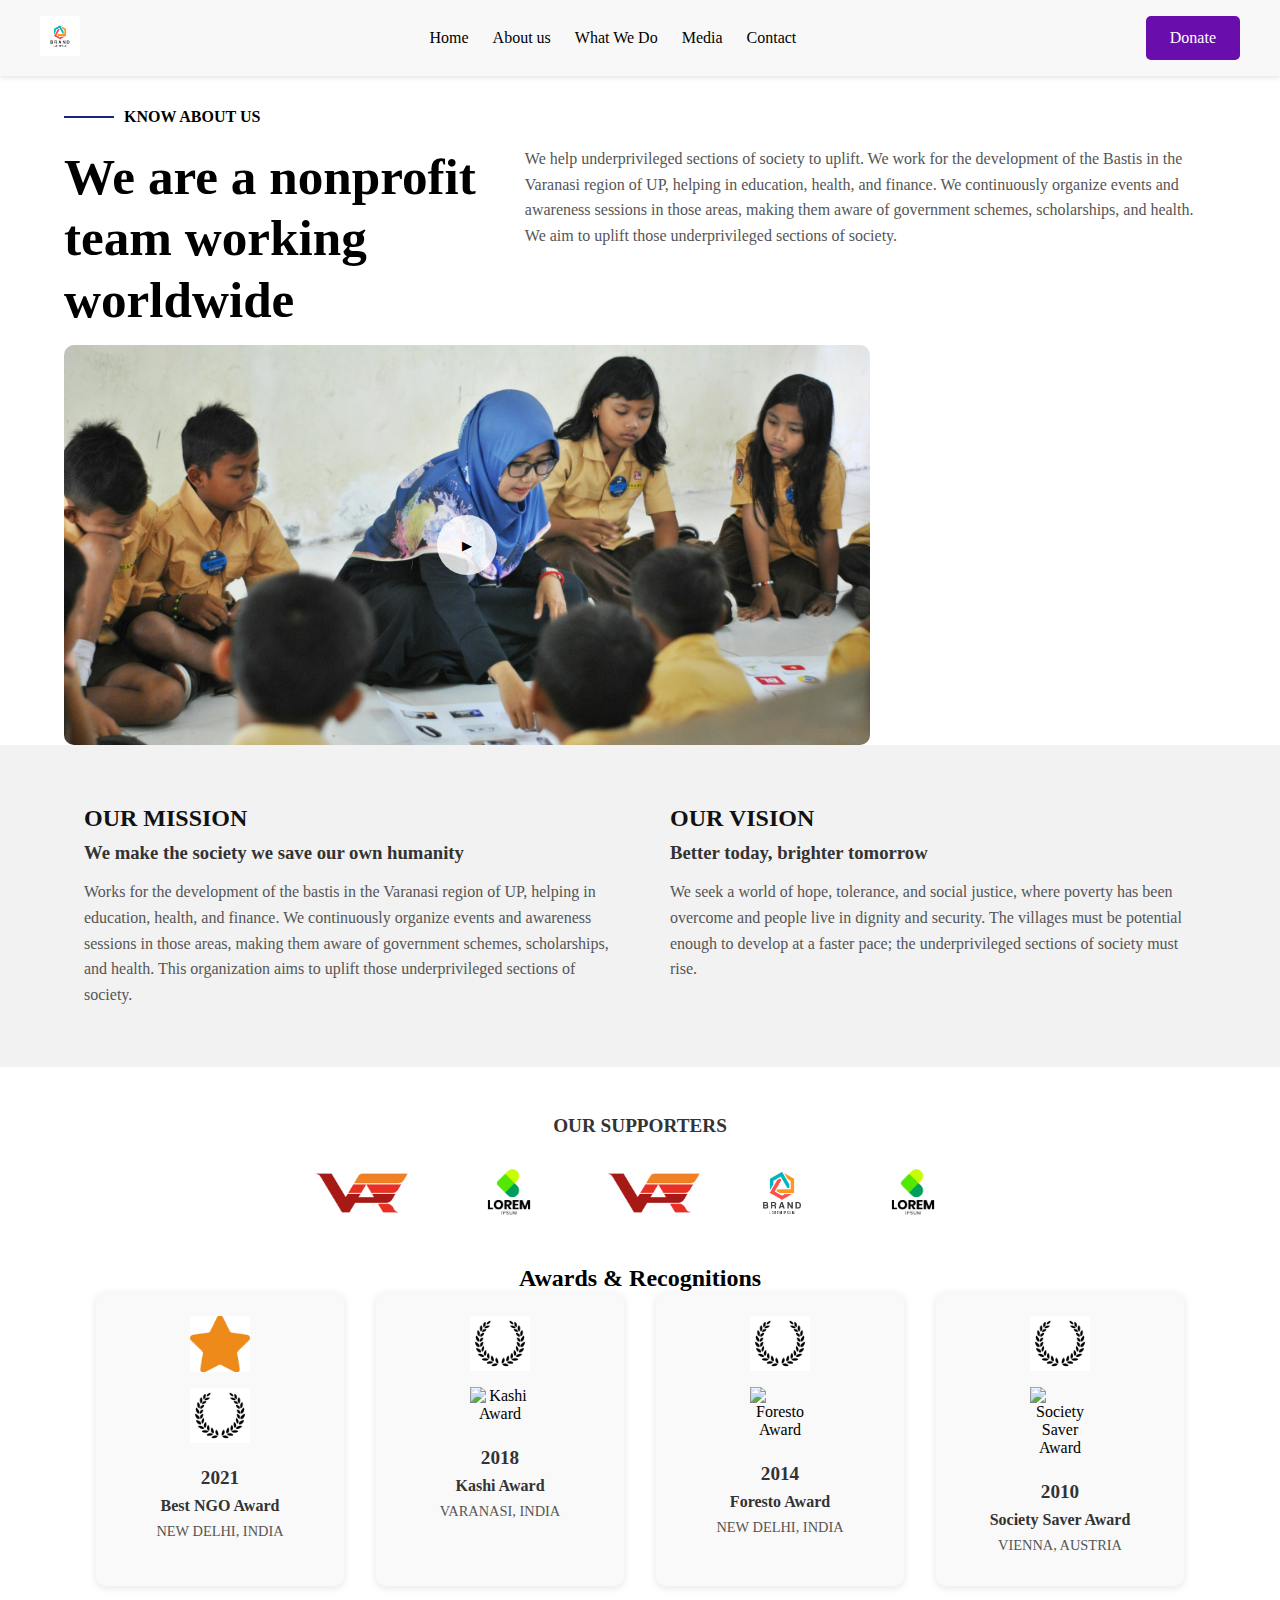
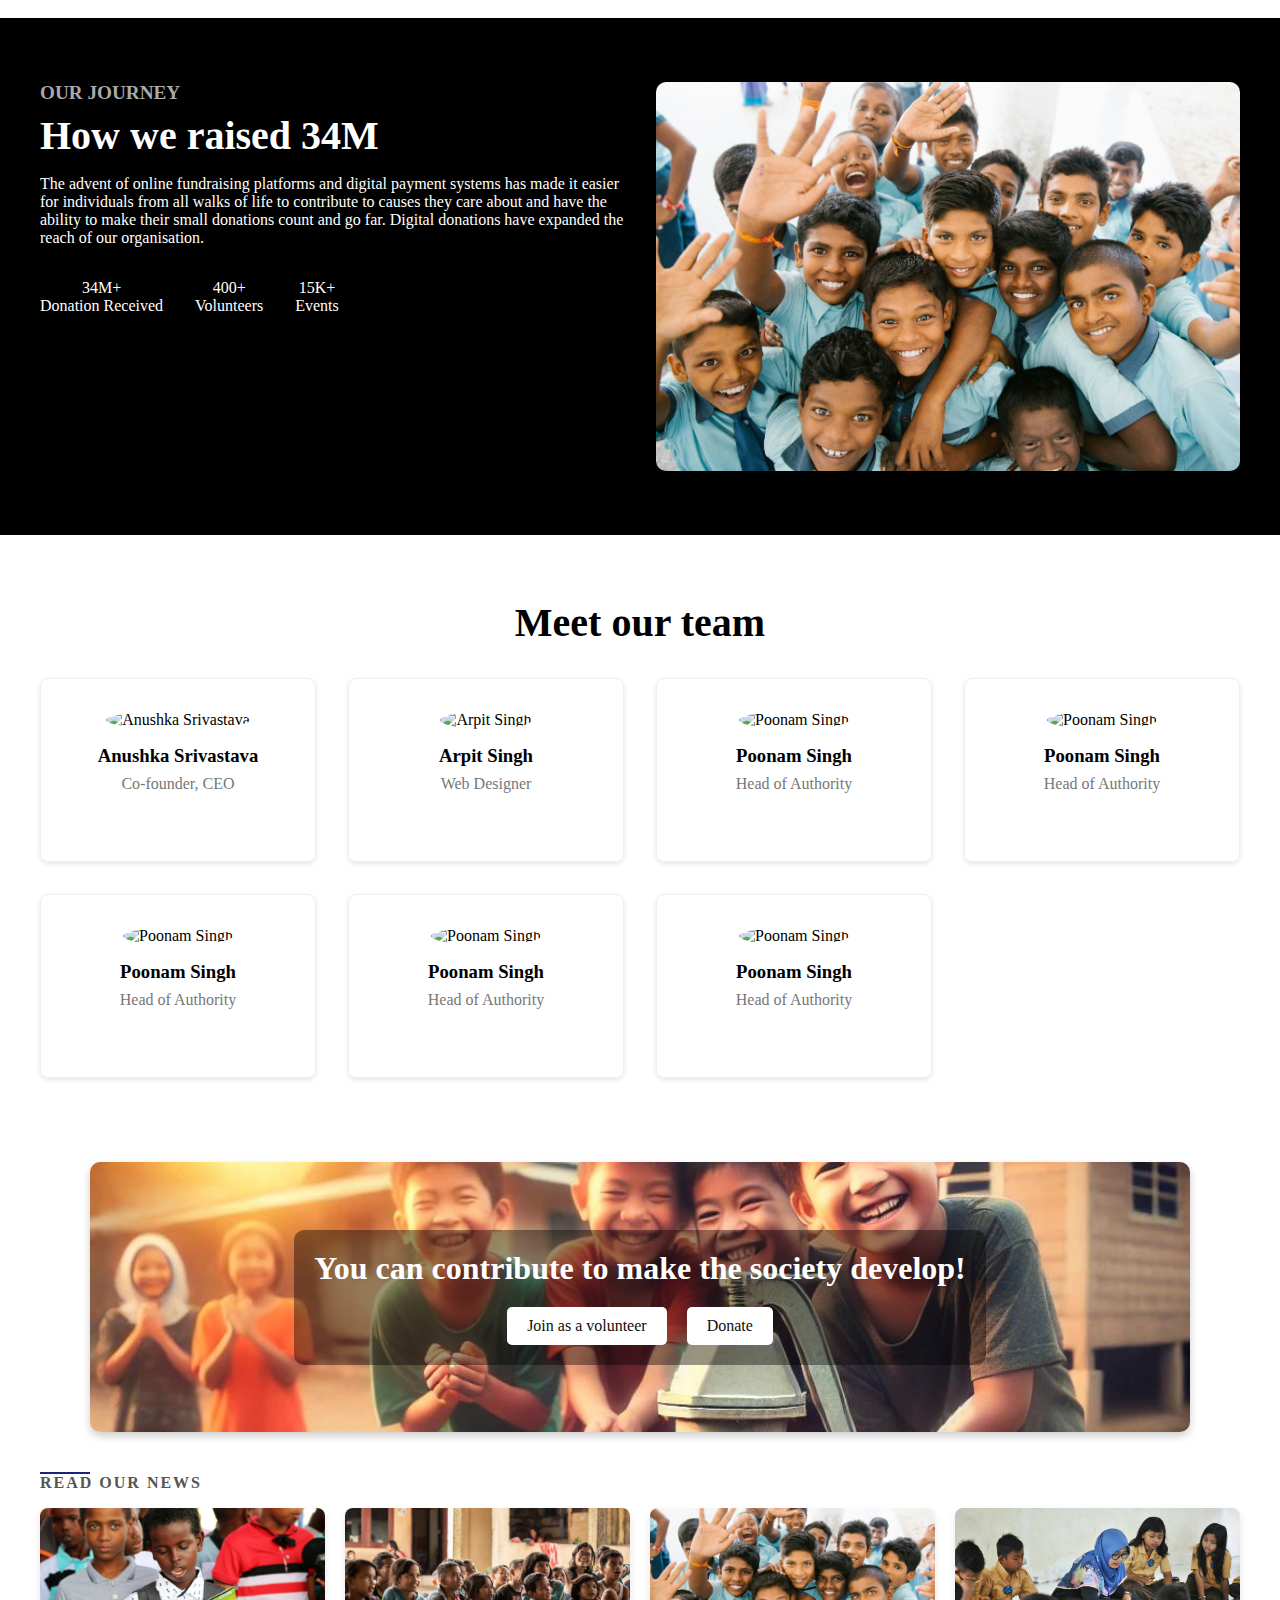
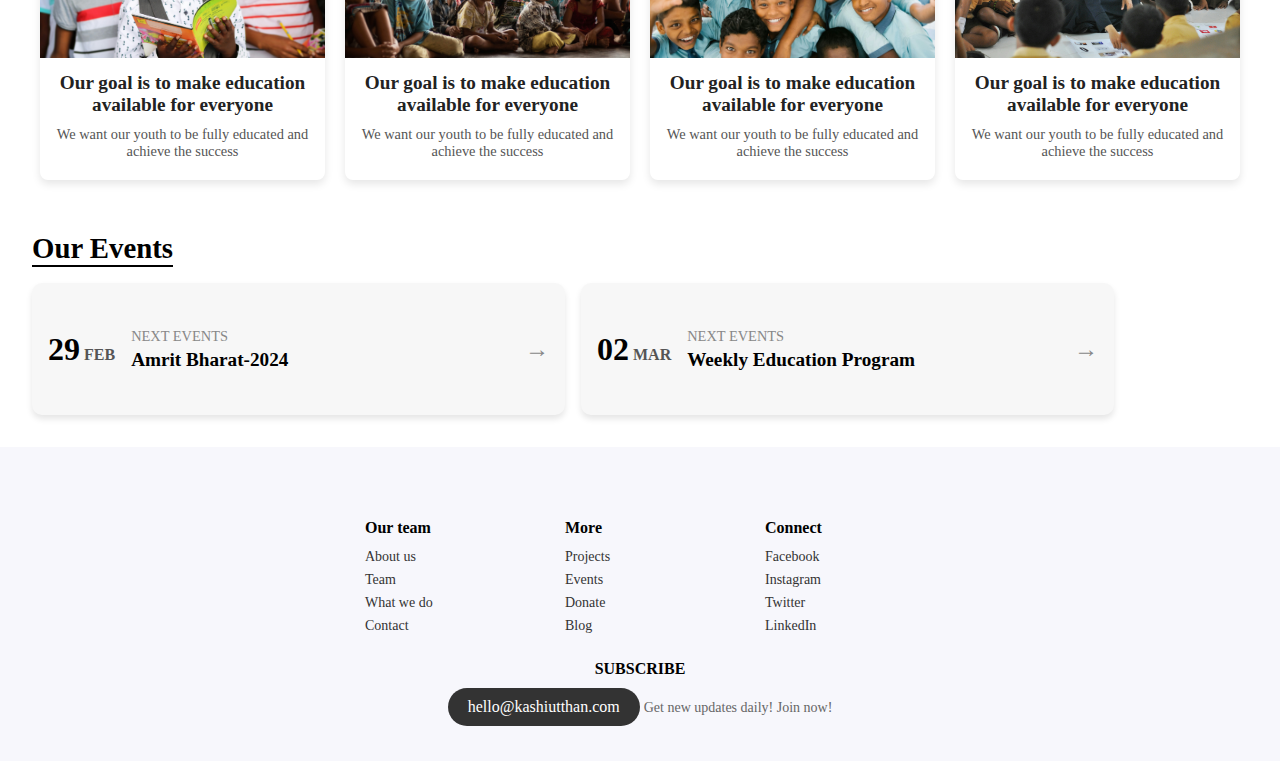
==== commit 83e3d9cd: "what page" ====
--- a/about.html
+++ b/about.html
@@ -8,26 +8,26 @@
     <link rel="stylesheet" href="about.css">
 </head>
 <body>
-    <header>
-        <div class="container header-container">
-            <div class="logo">
-                <img src="img/support2.jpg" alt="Organization Logo">
-            </div>
-            <nav>
-                <ul>
-                    <li><a href="index.html">Home</a></li>
-                    <li><a href="about.html">About us</a></li>
-                    <li><a href="what.html">What We Do</a></li>
-                    <li><a href="#">Media</a></li>
-                    <li><a href="#">Contact</a></li>
-                </ul>
-            </nav>
-            <button class="donate-button">Donate</button>
-        </div>
-    </header>
+  <header>
+    <div class="navbar">
+      <div class="logo">
+        <a href="index.html"> <img src="img/support2.jpg" alt="Organization Logo"></a>
+      </div>
+      <nav>
+        <ul>
+          <li><a href="index.html">Home</a></li>
+          <li><a href="about.html">About us</a></li>
+          <li><a href="what.html">What We Do</a></li>
+          <li><a href="#">Media</a></li>
+          <li><a href="#">Contact</a></li>
+        </ul>
+      </nav>
+      <a href="#" class="donate-button">Donate</a>
+     </div>
+     </header>
 
     <main>
-        <section class="hero-section">
+        <section class="hero1-section">
             <div class="container">
                 <div class="hero-content">
                     <div class="know-about-us">
@@ -36,7 +36,11 @@
                     </div>
                     <div class="hero-text">
                         <h1>We are a nonprofit team working worldwide</h1>
-                        <p>We help underprivileged sections of society to uplift. We work for the development of the Bastis in the Varanasi region of UP, helping in education, health, and finance. We continuously organize events and awareness sessions in those areas, making them aware of government schemes, scholarships, and health. We aim to uplift those underprivileged sections of society.</p>
+                        <p>We help underprivileged sections of society to uplift.
+                           We work for the development of the Bastis in the Varanasi region of UP,
+                            helping in education, health, and finance. We continuously organize events
+                             and awareness sessions in those areas, making them aware of government schemes,
+                              scholarships, and health. We aim to uplift those underprivileged sections of society.</p>
                     </div>
                 </div>
                 <div class="video-container">
@@ -319,43 +323,3 @@
 
 </body>
 </html>
-=======
-  <meta charset="UTF-8">
-  <meta name="viewport" content="width=device-width, initial-scale=1.0">
-  <title>About Us</title>
-  <link rel="stylesheet" href="style.css">
-</head>
-<body>
-  <section class="about-section">
-    <div class="container">
-      <div class="about-text">
-        <h3>Know About Us</h3>
-        <h1>We help underprivileged sections of society to uplift</h1>
-        <p>
-          We work for the development of the Bastis in the Varanasi region of UP, helping in education, health, and finance. 
-          We continuously organize events and awareness sessions in those areas, making them aware of government schemes, 
-          scholarships, and health. We aim to uplift those underprivileged sections of society.
-        </p>
-        <a href="#" class="btn">Learn more</a>
-      </div>
-      <div class="about-image">
-        <div class="image-container">
-          <img src="images/sample-image.jpg" alt="Underprivileged Community">
-          <a href="#" class="play-btn">▶</a>
-        </div>
-      </div>
-    </div>
-    <div class="supporters">
-      <h4>Our Supporters</h4>
-      <div class="logos">
-        <img src="images/logo1.png" alt="Supporter 1">
-        <img src="images/logo2.png" alt="Supporter 2">
-        <img src="images/logo3.png" alt="Supporter 3">
-        <img src="images/logo4.png" alt="Supporter 4">
-        <img src="images/logo5.png" alt="Supporter 5">
-      </div>
-    </div>
-  </section>
-</body>
-</html>
-
--- a/about.css
+++ b/about.css
@@ -4,9 +4,6 @@
     padding: 0;
 }
 
-body {
-    font-family: sans-serif;
-}
 
 .container {
     max-width: 1200px;
@@ -14,48 +11,83 @@
     margin: 0 auto;
 }
 
-/* Header Styling */
+/* Header Styles */
 header {
-    padding: 20px 0;
-    border-bottom: 1px solid lightgray;
-}
-
-.header-container {
-    display: flex;
-    justify-content: space-between;
-    align-items: center;
-}
+  background-color: #f8f8f8; /* Optional: Light background color */
+  padding: 1rem 0; /* Adjust padding as needed */
+  /* Add shadow for visual separation */
+  box-shadow: 0 2px 5px rgba(0, 0, 0, 0.1);
+}
+
+.navbar {
+  display: flex;
+  justify-content: space-between;
+  align-items: center;
+  max-width: 1200px; /* Adjust max-width as needed */
+  margin: 0 auto;
+  padding: 0 2rem;  /* Add padding to sides of header */
+}
+
+
+
 .logo img {
-    height: 50px; 
+  height: 40px; /* Adjust logo height */
 }
 
 nav ul {
-    list-style: none;
-    padding: 0;
-    margin: 0;
-    display: flex;
-}
+  list-style: none;
+  margin: 0;
+  padding: 0;
+  display: flex;
+  gap: 1.5rem; /* Add some space between list items */
+}
+
 
 nav ul li a {
-    text-decoration: none;
-    color: #444;
-    margin-left: 20px;
-}
+  text-decoration: none;
+  color: black; /* Changed to black */
+  font-weight: 500;
+  transition: color 0.3s ease;
+}
+
 nav ul li a:hover {
-    color: #222;
-    text-decoration: underline;
-}
+  color: #6a0dad; /* Change color on hover */
+}
+
 
 .donate-button {
-    background-color: #6a0dad;
-    color: white;
-    border: none;
-    padding: 10px 20px;
-    border-radius: 5px;
-    cursor: pointer;
-}
-.donate-button:hover{
-    background-color:#6a0dad;
+  display: inline-block; /* Makes the button an inline element so padding works */
+  background-color: #6a0dad;
+  color: white;
+  border: none;
+  padding: 0.8rem 1.5rem; /* Adjust padding */
+  border-radius: 5px;
+  text-decoration: none; /* Removes underline if it's a link */
+  cursor: pointer;
+  transition: background-color 0.3s ease;
+}
+
+.donate-button:hover {
+  background-color: #55008f; /* Darker purple on hover */
+}
+
+
+/* Add responsive styles if needed */
+@media (max-width: 768px) {  /* Adjust breakpoint as needed */
+  .navbar {
+      flex-direction: column; /* Stack navbar items vertically */
+      align-items: center; /* Center items horizontally */
+      text-align: center; /* Center text within the navbar */
+  }
+  nav ul {
+    flex-direction: column; /* Stack nav links vertically */
+    margin-top: 1rem; /* Space nav links from logo */
+
+  }
+  .donate-button {
+      margin-top: 1rem; /* Add space above the donate button */
+  }
+
 }
 
 /* Hero Section Styling */
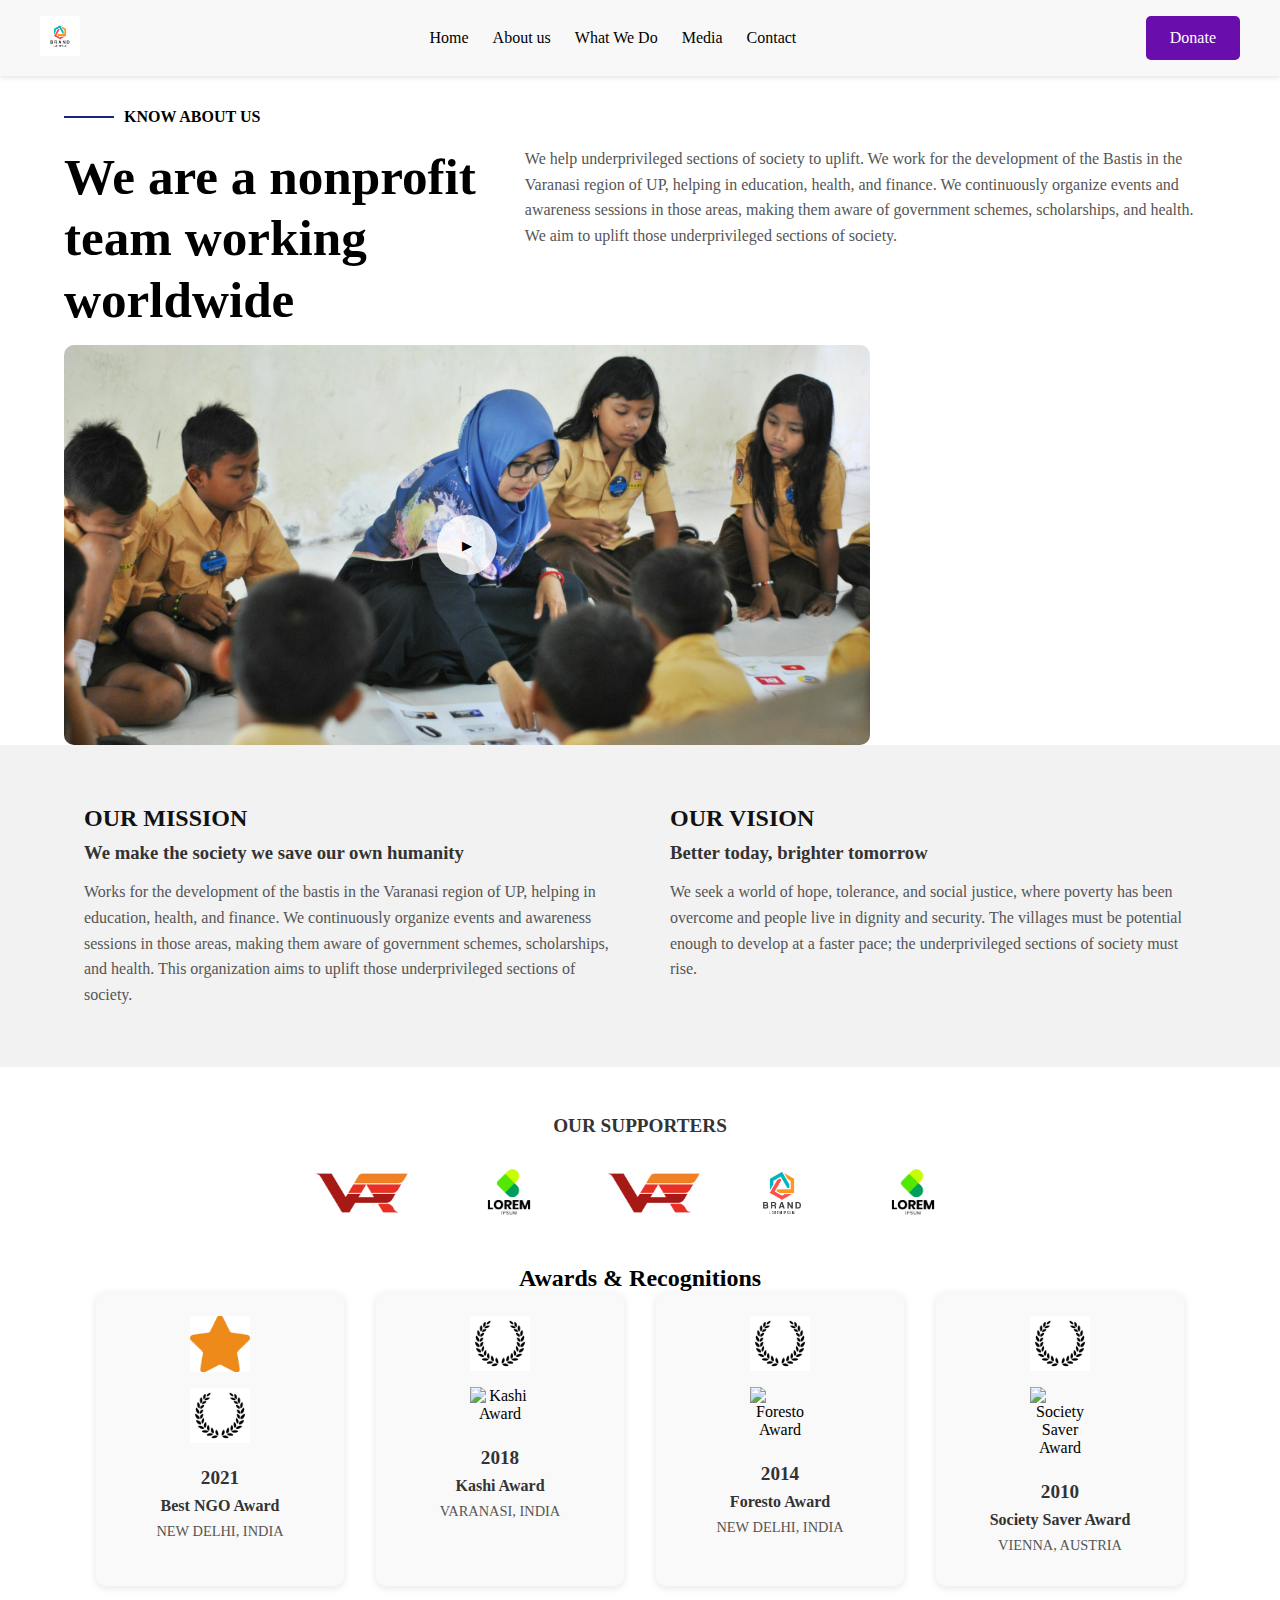
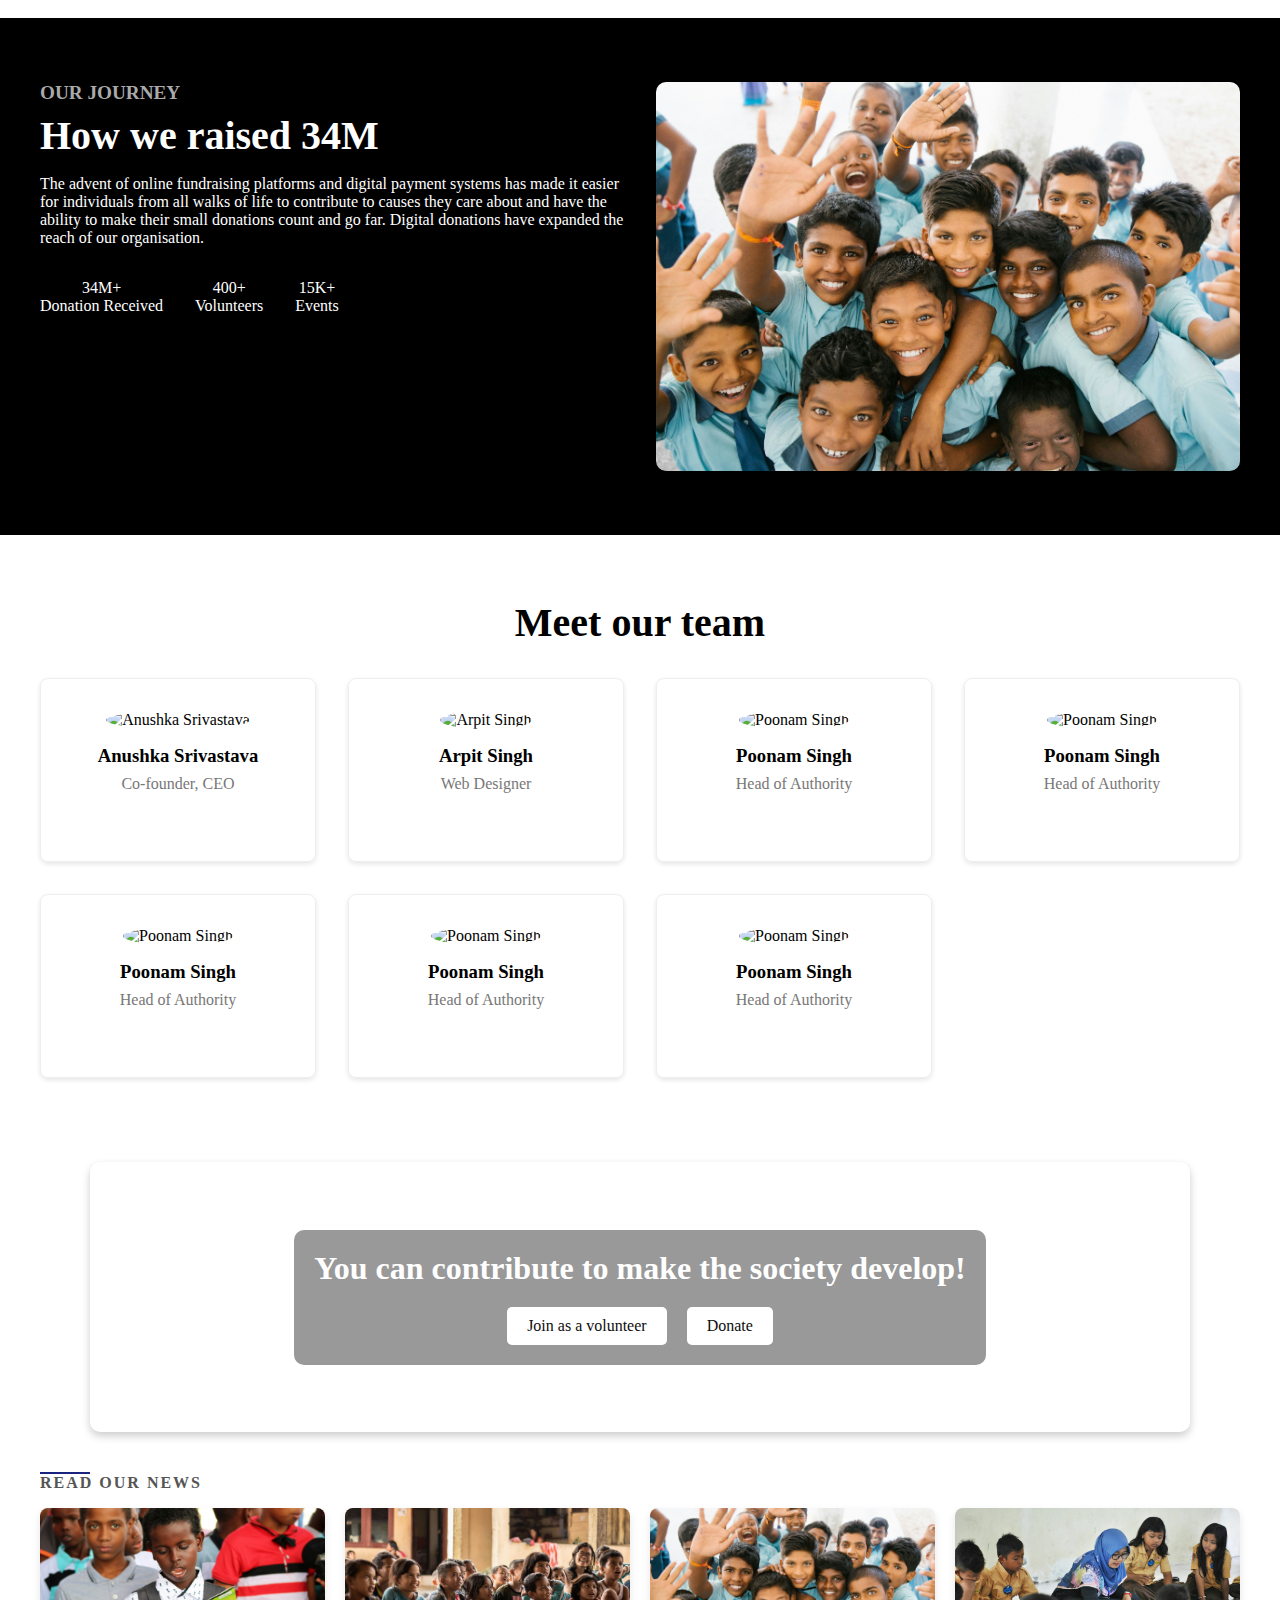
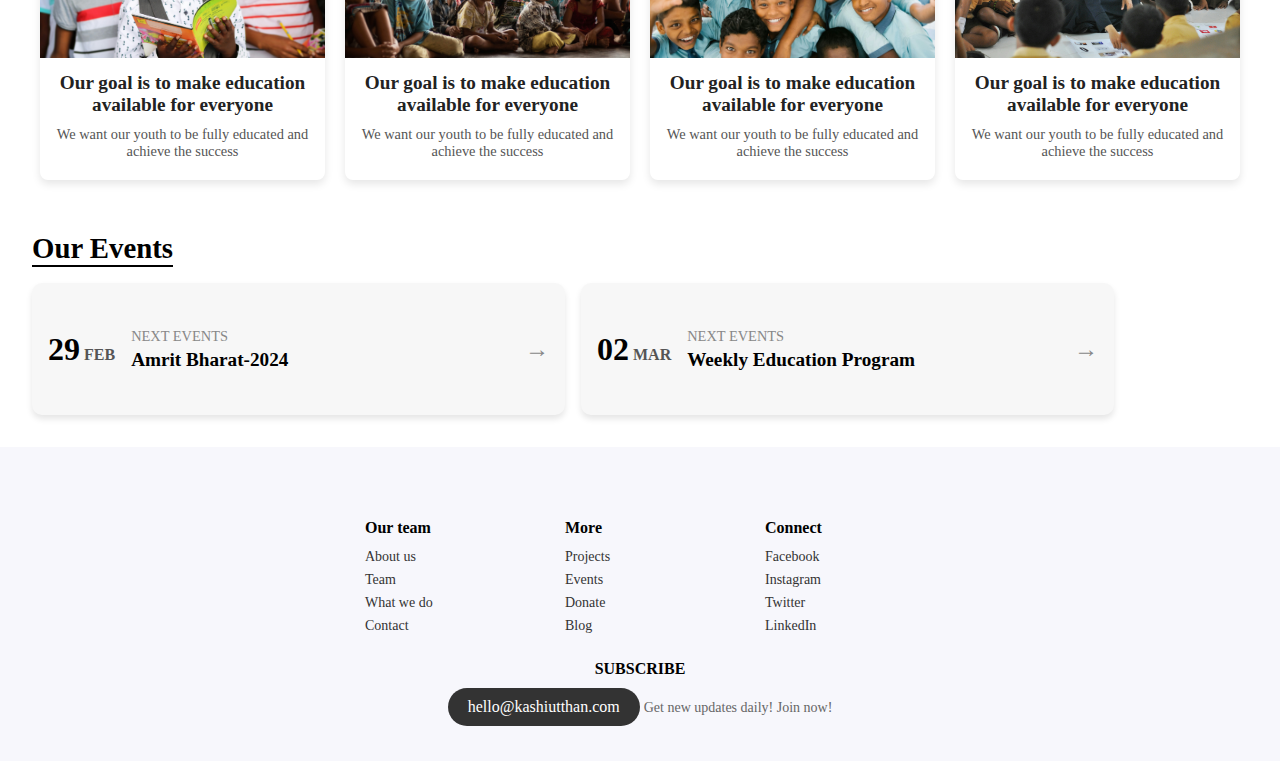
==== commit 975483a0: "updated" ====
--- a/about.html
+++ b/about.html
@@ -5,7 +5,7 @@
     <meta charset="UTF-8">
     <meta name="viewport" content="width=device-width, initial-scale=1.0">
     <title>Ngo Website</title>
-    <link rel="stylesheet" href="about.css">
+    <link rel="stylesheet" href="styles/about.css">
 </head>
 <body>
   <header>
@@ -22,7 +22,7 @@
           <li><a href="#">Contact</a></li>
         </ul>
       </nav>
-      <a href="#" class="donate-button">Donate</a>
+      <a href="donate.html" class="donate-button">Donate</a>
      </div>
      </header>
 
--- a/styles/about.css
+++ b/styles/about.css
@@ -0,0 +1,805 @@
+
+body, h1, h2, h3, p, ul {
+    margin: 0;
+    padding: 0;
+}
+
+
+.container {
+    max-width: 1200px;
+    width: 90%;
+    margin: 0 auto;
+}
+
+/* Header Styles */
+header {
+  background-color: #f8f8f8; /* Optional: Light background color */
+  padding: 1rem 0; /* Adjust padding as needed */
+  /* Add shadow for visual separation */
+  box-shadow: 0 2px 5px rgba(0, 0, 0, 0.1);
+}
+
+.navbar {
+  display: flex;
+  justify-content: space-between;
+  align-items: center;
+  max-width: 1200px; /* Adjust max-width as needed */
+  margin: 0 auto;
+  padding: 0 2rem;  /* Add padding to sides of header */
+}
+
+
+
+.logo img {
+  height: 40px; /* Adjust logo height */
+}
+
+nav ul {
+  list-style: none;
+  margin: 0;
+  padding: 0;
+  display: flex;
+  gap: 1.5rem; /* Add some space between list items */
+}
+
+
+nav ul li a {
+  text-decoration: none;
+  color: black; /* Changed to black */
+  font-weight: 500;
+  transition: color 0.3s ease;
+}
+
+nav ul li a:hover {
+  color: #6a0dad; /* Change color on hover */
+}
+
+
+.donate-button {
+  display: inline-block; /* Makes the button an inline element so padding works */
+  background-color: #6a0dad;
+  color: white;
+  border: none;
+  padding: 0.8rem 1.5rem; /* Adjust padding */
+  border-radius: 5px;
+  text-decoration: none; /* Removes underline if it's a link */
+  cursor: pointer;
+  transition: background-color 0.3s ease;
+}
+
+.donate-button:hover {
+  background-color: #55008f; /* Darker purple on hover */
+}
+
+
+/* Add responsive styles if needed */
+@media (max-width: 768px) {  /* Adjust breakpoint as needed */
+  .navbar {
+      flex-direction: column; /* Stack navbar items vertically */
+      align-items: center; /* Center items horizontally */
+      text-align: center; /* Center text within the navbar */
+  }
+  nav ul {
+    flex-direction: column; /* Stack nav links vertically */
+    margin-top: 1rem; /* Space nav links from logo */
+
+  }
+  .donate-button {
+      margin-top: 1rem; /* Add space above the donate button */
+  }
+
+}
+
+/* Hero Section Styling */
+
+.hero-text {
+    display: flex;
+    align-items: flex-start; 
+    gap: 20px;             
+}
+
+.hero-text h1 {
+    font-size: 3.2rem;
+    line-height: 1.2;
+    margin: 0; 
+}
+
+.hero-text p {
+    color: #555;
+    line-height: 1.6;
+    max-width: 60%; 
+    margin: 0;  
+}
+
+
+@media (max-width: 768px) {
+   
+    .hero-text {
+        flex-direction: column;
+        align-items: flex-start;
+        gap: 10px;
+    }
+    .hero-text p {
+        max-width: 100%;
+    }
+
+}
+
+.know-about-us {
+    display: flex;
+    align-items: center;
+    margin-bottom: 20px;
+    gap: 10px;
+}
+
+.know-about-us hr {
+    border: none;
+    height: 2px;
+    background-color: #1A237E;
+    width: 50px;
+    margin: 0;
+}
+
+.know-about-us-text {
+    font-weight: bold;
+}
+
+.hero-text h1 {
+    font-size: 3.2rem;
+    line-height: 1.2;
+    margin-bottom: 15px;
+}
+
+.hero-text p {
+    color: #555;
+    line-height: 1.6;
+    margin-bottom: 20px;
+}
+.hero-content{
+    margin-top: 2rem;
+}
+
+.video-container {
+    flex: 1;
+    max-width: 70%;  
+}
+
+/* ... video placeholder styles ... */
+/* Video Section Styling */
+  /* .video-section{
+    padding: 50px 0;
+   } */
+   .video-placeholder {
+    position: relative;
+    width: 100%;
+    max-width: 1200px; 
+    height: 400px; 
+    margin: 0 auto;
+    border-radius: 10px;
+    overflow: hidden;
+}
+
+.video-placeholder img {
+    width: 100%;
+    height: 100%;
+    object-fit: cover; 
+    display: block;
+}
+
+.play-button {
+    position: absolute;
+    top: 50%;
+    left: 50%;
+    transform: translate(-50%, -50%);
+    background-color: rgba(255, 255, 255, 0.8);
+    border: none;
+    width: 60px;
+    height: 60px;
+    border-radius: 50%;
+    cursor: pointer;
+    background-image: url("play-icon.png"); 
+    background-size: 30px;
+    background-position: center;
+    background-repeat: no-repeat;
+}
+
+
+
+
+@media (max-width: 768px) {
+    .hero-section {
+        flex-direction: column;
+        align-items: center;
+    }
+    .hero-content {
+        padding-right: 0;
+        order: 1;  
+
+    }
+    .video-container {
+        max-width: 100%; 
+        order: 0; 
+        margin-bottom: 20px;
+    }
+    
+}
+.cta-overlay {
+  text-align: center;
+  color: #fff;
+  background: rgba(0, 0, 0, 0.4);
+  padding: 20px;
+  border-radius: 10px;
+}
+.cta-section {
+  position: relative;
+  background-image: url('img/children.jpg'); /* Replace with the actual image path */
+  background-size: cover;
+  background-position: center;
+  height: 270px;
+  display: flex;
+  align-items: center;
+  justify-content: center;
+  border-radius: 10px;
+  margin: 20px auto;
+  max-width: 1100px;
+  box-shadow: 0 4px 8px rgba(0, 0, 0, 0.2);
+}
+
+/* Headline styling */
+.cta-overlay h1 {
+  font-size: 2rem;
+  margin-bottom: 20px;
+}
+
+/* Buttons container */
+.cta-buttons {
+  display: flex;
+  gap: 20px;
+  justify-content: center;
+}
+
+/* Button styling */
+.cta-button {
+  text-decoration: none;
+  font-size: 1rem;
+  padding: 10px 20px;
+  border-radius: 5px;
+  background-color: #fff; 
+  color: #0e0d0d;
+  transition: background-color 0.3s ease, transform 0.2s ease;
+}
+
+.cta-button:hover {
+  background-color: #0056b3; 
+  transform: scale(1.05);
+}
+
+/* Donate button specific styling */
+.cta-donate {
+  background-color: #fff; 
+}
+
+.cta-donate:hover {
+  background-color: #1e7e34; 
+}
+/*REad news section*/
+.news-section h2 {
+  font-size: 1rem;
+    color: #555;
+    text-transform: uppercase;
+    letter-spacing: 2px;
+    margin-bottom: 1rem;
+}
+
+/* News Section */
+.news-section {
+  max-width: 1200px;
+  margin: 0 auto;
+  padding: 20px;
+}
+.news-section hr {
+    border: none;
+    height: 2px;
+    background-color: #1A237E;
+    width: 50px;
+    margin: 0;
+}
+.news-container {
+  display: grid;
+  grid-template-columns: repeat(auto-fit, minmax(250px, 1fr));
+  gap: 20px;
+}
+
+/* News Card */
+.news-card {
+  background: #fff;
+  border-radius: 8px;
+  box-shadow: 0 4px 8px rgba(0, 0, 0, 0.1);
+  overflow: hidden;
+  text-align: center;
+  transition: transform 0.3s ease, box-shadow 0.3s ease;
+}
+
+.news-card img {
+  width: 100%;
+  height: 150px;
+  object-fit: cover;
+}
+
+.news-card h3 {
+  font-size: 1.2rem;
+  margin: 10px 15px;
+  color: #222;
+}
+
+.news-card p {
+  font-size: 0.9rem;
+  color: #555;
+  margin: 0 15px 20px;
+}
+
+.news-card:hover {
+  transform: translateY(-5px);
+  box-shadow: 0 6px 12px rgba(0, 0, 0, 0.2);
+}
+
+/* Mission Vision Section */
+.mission-vision{
+    padding: 50px 0;
+    background-color: #f2f2f2;
+}
+.mission-vision .container{
+   display: flex;
+   gap: 20px;
+}
+.mission, .vision{
+   flex: 1;
+   padding: 10px 20px;
+}
+.mission h2, .vision h2{
+   color: #111;
+   margin-bottom: 10px;
+}
+.mission h3, .vision h3{
+   color: #333;
+   margin-bottom: 15px;
+}
+
+.mission p, .vision p{
+  color: #555;
+  line-height: 1.6;
+}
+/* Supporters Section */
+.supporters {
+    text-align: center;
+    margin-top: 3rem;
+}
+
+.supporters h4 {
+    font-size: 1.2rem;
+    margin-bottom: 1rem;
+    color: #333;
+    text-transform: uppercase;
+}
+
+.supporters .logos {
+    display: flex;
+    justify-content: center;
+    gap: 2rem;
+}
+
+.supporters .logos img {
+    max-height: 50px;
+    transition: transform 0.3s;
+}
+
+.supporters .logos img:hover {
+    transform: scale(1.1);
+}
+
+
+/* Supporters Section */
+.supporters {
+  text-align: center;
+  margin-top: 3rem;
+}
+
+.supporters h4 {
+  font-size: 1.2rem;
+  margin-bottom: 1rem;
+  color: #333;
+  text-transform: uppercase;
+}
+
+.supporters .logos {
+  display: flex;
+  flex-wrap: wrap;
+  justify-content: center;
+  gap: 2rem;
+}
+
+.supporters .logos img {
+  max-height: 80px;
+  max-width: 150px;
+  object-fit: contain;
+  transition: transform 0.3s;
+}
+
+.supporters .logos img:hover {
+  transform: scale(1.1);
+}
+/* Awards Section */
+.awards {
+    text-align: center;
+    padding: 2rem 0;
+  }
+  
+  .awards-container {
+    display: flex;
+    justify-content: center; /* Center awards horizontally */
+    flex-wrap: wrap;         /* Allow wrapping on smaller screens */
+    gap: 2rem;               /* Space between awards */
+  }
+  
+  .award {
+    display: flex;
+    flex-direction: column;  /* Stack content vertically */
+    align-items: center;
+    width: 200px;
+    position: relative;
+    background-color: #f9f9f9; /* Optional: Add a light background for the card */
+    padding: 1.5rem;
+    border-radius: 10px;
+    box-shadow: 0 2px 8px rgba(0, 0, 0, 0.1);
+  }
+  
+  .award img {
+    width: 60px; /* Ensure consistent icon size */
+    height: auto;
+    margin-bottom: 1rem;
+  }
+  
+  .award-details p {
+    margin: 0.5rem 0; /* Space between lines */
+    color: #333;
+    font-size: 0.9rem;
+  }
+  
+  .award-details p:first-child {
+    font-weight: bold;
+    font-size: 1.2rem; /* Highlight the year */
+  }
+  
+  .award-details p:nth-child(2) {
+    font-size: 1rem; /* Award name slightly larger */
+    font-weight: 600;
+  }
+  
+  .award-details p:nth-child(3) {
+    font-size: 0.9rem; /* City smaller */
+    color: #555;
+  }
+  
+  /* Responsive Adjustments */
+  @media (max-width: 768px) {
+    .awards-container {
+      flex-direction: column;
+      align-items: center;
+      gap: 1.5rem;
+    }
+  }
+  
+  
+  /* Journey Section */
+  .journey {
+    background-color: #000;  
+    color: white;
+    padding: 4rem 0;
+  }
+  
+  .journey-content {
+    display: flex;
+    max-width: 1200px;
+    margin: 0 auto;
+    gap: 2rem;
+  }
+  
+  .journey-text {
+    flex: 1;
+  }
+  
+  .journey-text h3 {
+    color: #aaa; /* Lighter gray for "Our Journey" */
+    margin-bottom: 0.5rem;
+    font-size: 1.2rem; /* Slightly smaller h3 */
+  }
+  
+  .journey-text h2 {
+    font-size: 2.5rem;
+    margin-bottom: 1rem;
+  }
+  
+  
+  
+  .journey-stats {
+    display: flex;
+    gap: 2rem;
+    margin-top: 2rem;
+  }
+  
+  .stat {
+    text-align: center;
+  }
+  
+  
+  
+  .journey-image {
+    flex: 1;
+  }
+  
+  .journey-image img {
+    width: 100%;
+    height: auto;
+    border-radius: 10px;
+    display: block; /* Prevents small space below image */
+  }
+  
+  
+  /* Responsive adjustments (example) */
+  @media (max-width: 768px) {
+    .awards-container {
+      flex-direction: column; /* awards stack vertically */
+      align-items: center;
+    }
+    .journey-content {
+      flex-direction: column; /* content stack vertically */
+      text-align: center;
+    }
+  
+    .journey-stats{
+      flex-direction: column;
+      align-items: center;
+    }
+  
+    .journey-image{
+      order: -1; /* move image above text */
+    }
+  }
+  
+/* Team Section */
+.team {
+  padding: 4rem 0; /* Adjust padding as needed */
+  text-align: center; /* Center the title */
+}
+
+.team h2 {
+  font-size: 2.5rem;
+  margin-bottom: 2rem;
+}
+
+.team-grid {
+  display: grid;
+  grid-template-columns: repeat(auto-fit, minmax(250px, 1fr)); /* Responsive columns */
+  gap: 2rem; /* Space between team members */
+  max-width: 1200px; /* Optional: Set a maximum width */
+  margin: 0 auto; /* Center the grid */
+}
+
+.member {
+  border: 1px solid #eee; /* Add a subtle border (optional) */
+  padding: 2rem;
+  border-radius: 8px;
+  box-shadow: 0 2px 5px rgba(0, 0, 0, 0.1); /* Optional: Add a shadow */    
+}
+
+
+.member img {
+  width: 150px; /* Adjust image size */
+  height: 150px;
+  border-radius: 50%;
+  object-fit: cover; /* To maintain aspect ratio and cover the circle */
+  margin-bottom: 1rem;
+}
+
+.member h3 {
+  margin-bottom: 0.5rem;
+}
+
+.member p {
+  color: #777;
+  margin-bottom: 1rem;
+}
+
+
+.social-icons {
+  display: flex;
+  justify-content: center;
+}
+
+.social-icons a {
+  display: inline-block;
+  width: 35px; /* Adjust icon size */
+  height: 35px;
+  background-color: #eee; /* Background color for icons */
+  color: #333;
+  border-radius: 50%;
+  margin: 0 0.5rem;
+  display: flex; /* Center icon vertically and horizontally */
+  align-items: center;
+  justify-content: center;
+  text-decoration: none; /* Remove underline from links */
+  transition: background-color 0.3s, color 0.3s; /* Smooth transition */
+
+}
+
+.social-icons a:hover {
+  background-color: #55008f; /* Change background and color on hover */
+  color: white;
+}
+/* Events Section */
+.events-section {
+  padding: 2rem;
+  text-align: left;
+}
+
+.events-section h2 {
+  font-size: 1.8rem;
+  font-weight: bold;
+  margin-bottom: 1rem;
+  border-bottom: 2px solid #000;
+  display: inline-block;
+}
+
+.events-container {
+  display: flex; /* Use flexbox to align cards horizontally */
+  gap: 1rem; /* Spacing between cards */
+}
+
+.event-card {
+  background-color: #f7f7f7;
+  border-radius: 10px;
+  box-shadow: 0 4px 6px rgba(0, 0, 0, 0.1);
+  display: flex;
+  align-items: center;
+  justify-content: space-between;
+  padding: 1rem;
+  height: 100px;
+  width: 501px; /* Fixed width for each card */
+  transition: transform 0.3s;
+}
+
+.event-card:hover {
+  transform: translateY(-5px);
+}
+
+.event-date {
+  text-align: center;
+  font-weight: bold;
+}
+
+.event-date .day {
+  font-size: 2rem;
+  color: #000;
+}
+
+.event-date .month {
+  font-size: 1rem;
+  color: #555;
+  text-transform: uppercase;
+}
+
+.event-details {
+  flex-grow: 1;
+  margin-left: 1rem;
+}
+
+.event-details .event-type {
+  font-size: 0.9rem;
+  color: #888;
+  text-transform: uppercase;
+  margin-bottom: 0.2rem;
+}
+
+.event-details .event-title {
+  font-size: 1.2rem;
+  font-weight: bold;
+  color: #000;
+}
+
+.event-arrow {
+  font-size: 1.5rem;
+  color: #888;
+}
+
+.event-arrow span {
+  display: inline-block;
+  transition: transform 0.3s;
+}
+
+.event-card:hover .event-arrow span {
+  transform: translateX(5px);
+}
+
+
+.footer {
+  background-color: #f7f7fc;
+  padding: 30px 20px;
+  text-align: center;
+}
+
+.footer-content {
+  max-width: 1200px;
+  margin: 0 auto;
+}
+
+.social-icons {
+  display: flex;
+  justify-content: center;
+  gap: 15px;
+  margin-bottom: 20px;
+}
+
+.social-icons a img {
+  width: 24px;
+  height: 24px;
+}
+
+.footer-links {
+  display: flex;
+  justify-content: center;
+  gap: 50px;
+  margin-bottom: 20px;
+  text-align: left;
+}
+
+.footer-column {
+  min-width: 150px;
+}
+
+.footer-column h4 {
+  font-weight: bold;
+  margin-bottom: 10px;
+}
+
+.footer-column ul {
+  list-style: none;
+  padding: 0;
+}
+
+.footer-column ul li {
+  margin-bottom: 5px;
+}
+
+.footer-column ul li a {
+  text-decoration: none;
+  color: #333;
+  font-size: 14px;
+}
+
+.footer-column ul li a:hover {
+  text-decoration: underline;
+}
+
+.subscribe-section {
+  text-align: center;
+  margin-top: 20px;
+}
+
+.subscribe-section h4 {
+  font-weight: bold;
+  margin-bottom: 10px;
+}
+
+.subscribe-section p {
+  background-color: #333;
+  color: #fff;
+  display: inline-block;
+  padding: 10px 20px;
+  border-radius: 20px;
+  margin-bottom: 5px;
+}
+
+.subscribe-section span {
+  color: #666;
+  font-size: 14px;
+}
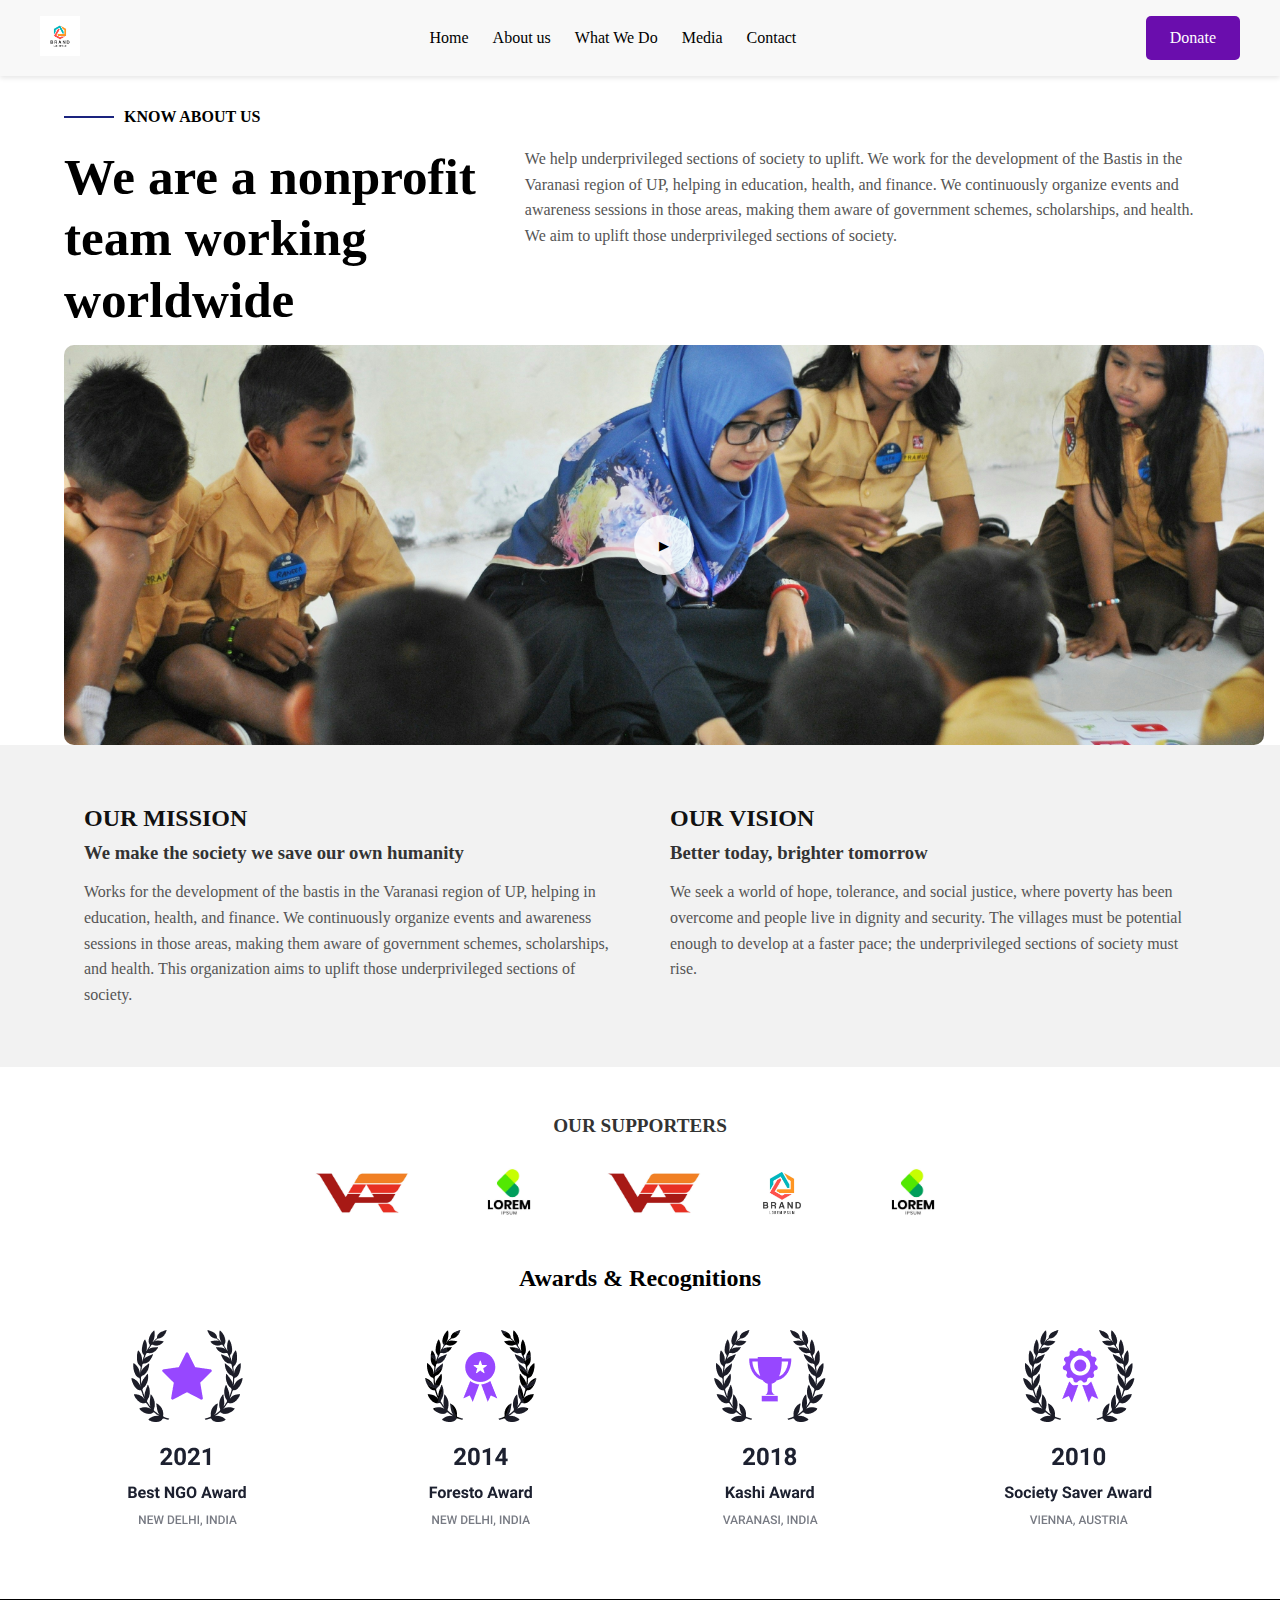
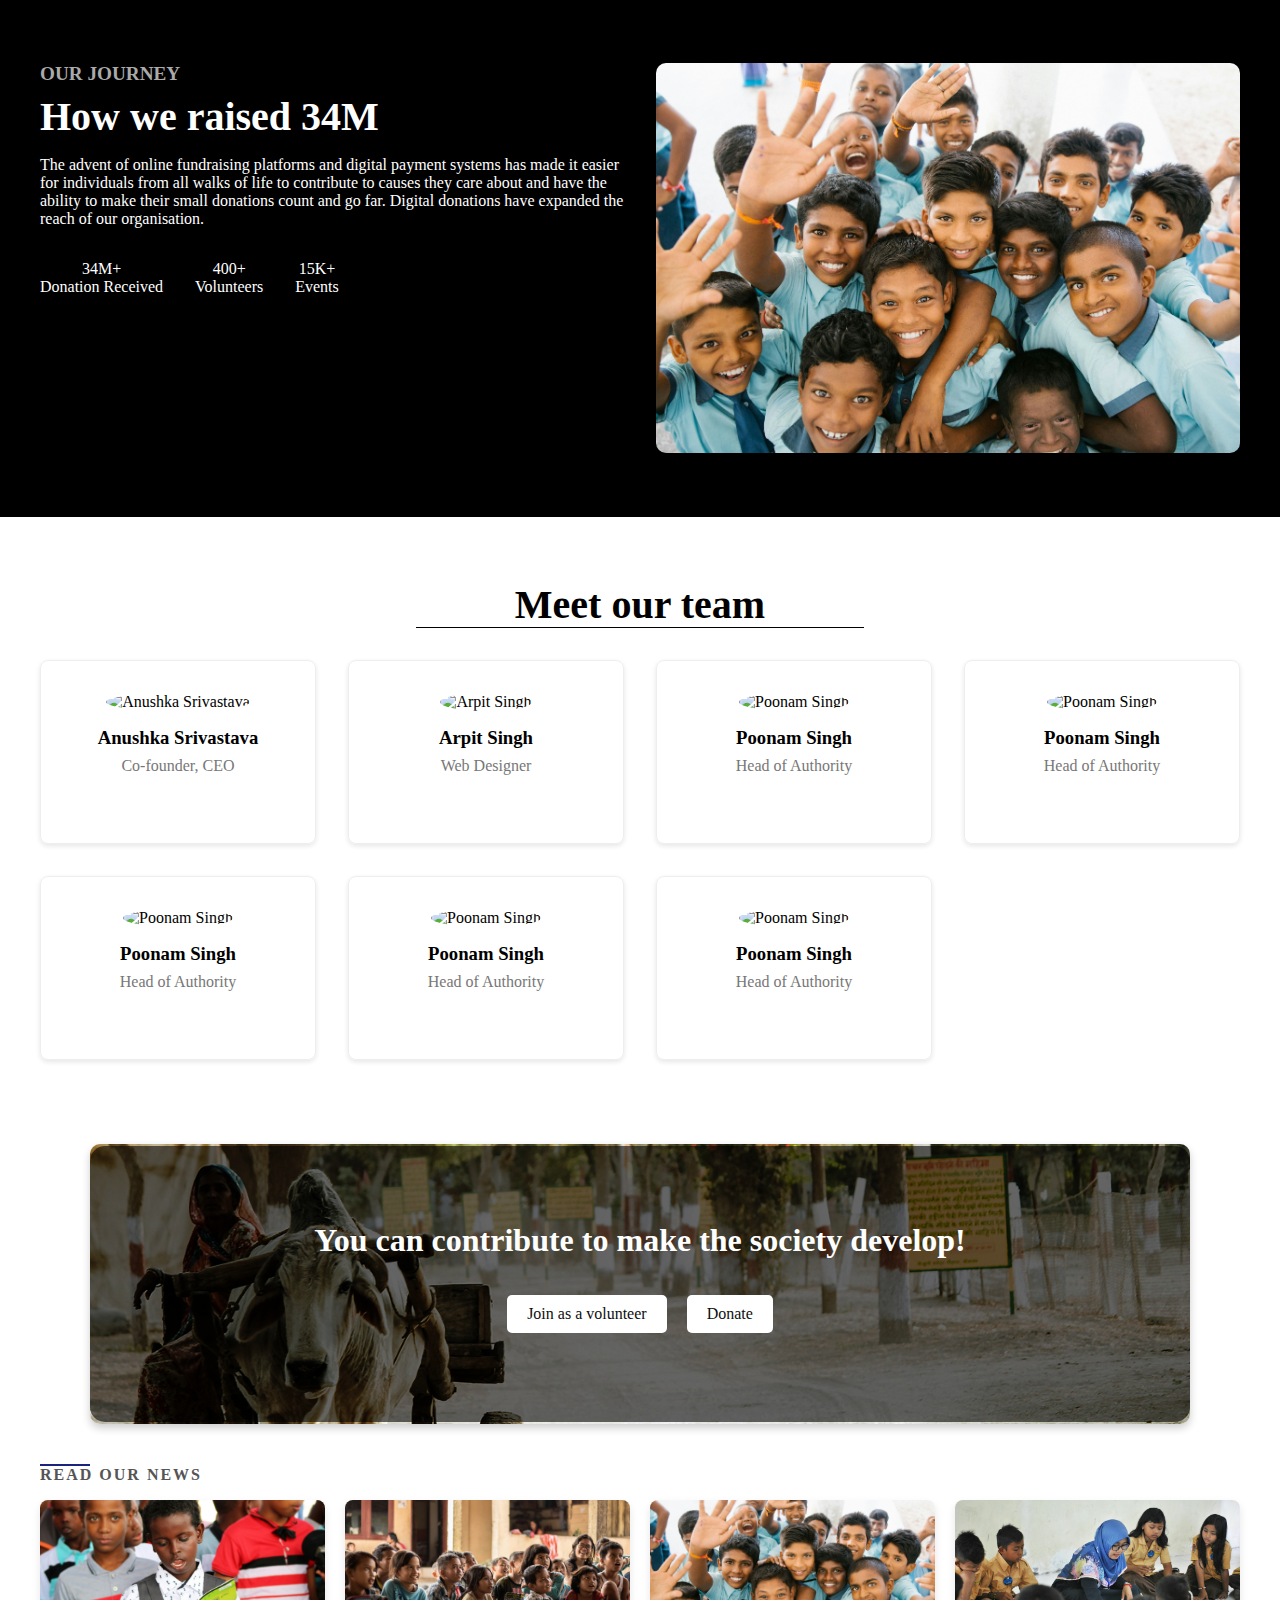
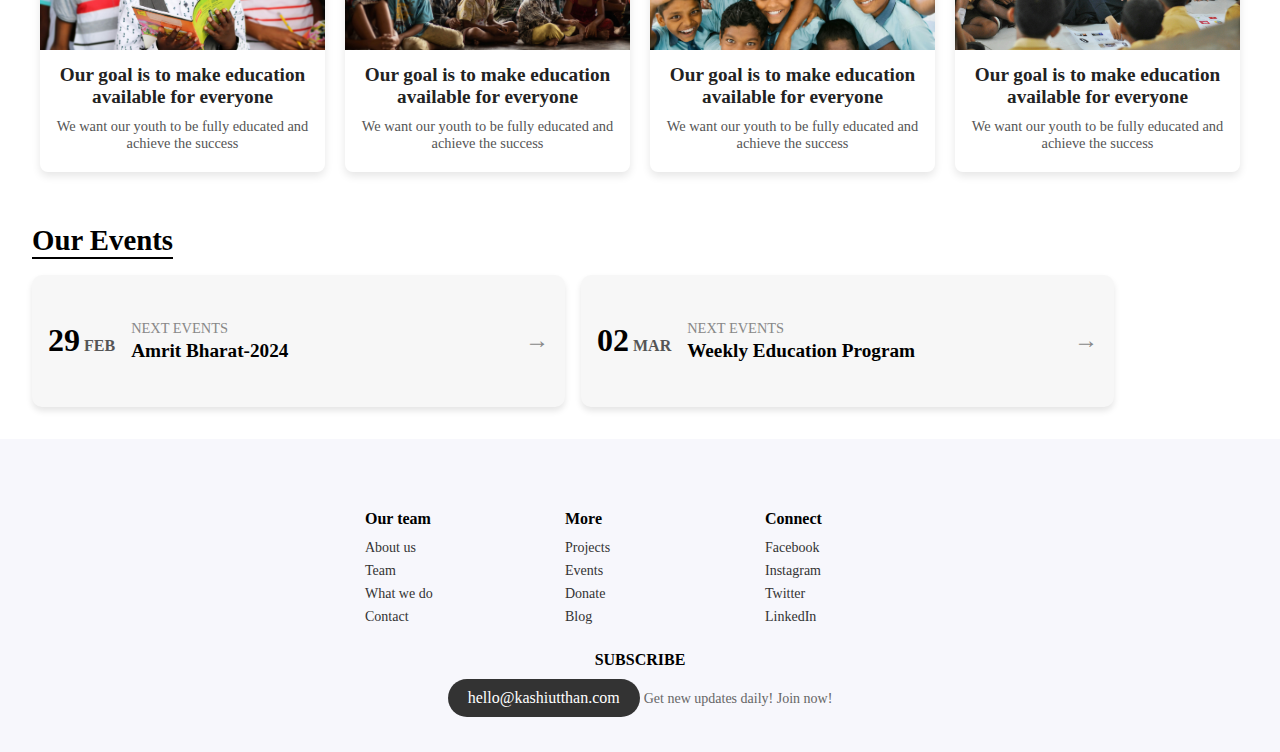
==== commit e0c19b69: "updated" ====
--- a/about.html
+++ b/about.html
@@ -77,17 +77,29 @@
           </div>
           <section class="awards">
             <h2>Awards & Recognitions</h2>
+            <div class="award-img">
             <div class="awards-container">
-              <div class="award">
+              <img src="/img/Award1.png">
+            </div>
+            <div class="awards-container">
+              <img src="/img/Award 2.png">
+            </div>
+            <div class="awards-container">
+              <img src="/img/Award 3.png">
+            </div>
+            <div class="awards-container">
+              <img src="/img/Award4.png">
+            </div>
+          </div>
+            <!-- <div class="award">
                   <img src="img/star-icon.png" alt="Best NGO Award" />
                 <img src="img/wreath-icon.png" alt="Wreath" />
                 <div class="award-details">
                   <p>2021</p>
                   <p>Best NGO Award</p>
                   <p>NEW DELHI, INDIA</p>
-                </div>
-              </div>
-              <div class="award">
+                </div> -->
+              <!-- <div class="award">
                 <img src="img/wreath-icon.png" alt="Wreath" />
                 <img src="img/trophy-icon.svg" alt="Kashi Award" />
                 <div class="award-details">
@@ -114,7 +126,7 @@
                   <p>VIENNA, AUSTRIA</p>
                 </div>
               </div>
-            </div>
+            </div> -->
           </section>
           
           <section class="journey">
--- a/styles/about.css
+++ b/styles/about.css
@@ -171,7 +171,7 @@
    } */
    .video-placeholder {
     position: relative;
-    width: 100%;
+    width: 1200px;
     max-width: 1200px; 
     height: 400px; 
     margin: 0 auto;
@@ -223,19 +223,13 @@
     }
     
 }
-.cta-overlay {
-  text-align: center;
-  color: #fff;
-  background: rgba(0, 0, 0, 0.4);
-  padding: 20px;
-  border-radius: 10px;
-}
+/*Volunteer section*/
 .cta-section {
   position: relative;
-  background-image: url('img/children.jpg'); /* Replace with the actual image path */
+  background-image: url('/img/volunteer.png'); /* Replace with the actual image path */
   background-size: cover;
   background-position: center;
-  height: 270px;
+  height: 280px;
   display: flex;
   align-items: center;
   justify-content: center;
@@ -245,10 +239,23 @@
   box-shadow: 0 4px 8px rgba(0, 0, 0, 0.2);
 }
 
+
+/* Overlay effect */
+.cta-overlay {
+  text-align: center;
+  color: #fff;
+  background: rgba(0, 0, 0, 0.6);
+  padding: 20px;
+  border-radius: 15px;
+  height: 236px;
+  width: 1510px;
+}
 /* Headline styling */
+
 .cta-overlay h1 {
   font-size: 2rem;
-  margin-bottom: 20px;
+  margin-bottom: 36px;
+  margin-top: 56px;
 }
 
 /* Buttons container */
@@ -432,6 +439,9 @@
 .awards {
     text-align: center;
     padding: 2rem 0;
+  }
+  .awards h2{
+   margin-bottom: 28px;
   }
   
   .awards-container {
@@ -458,6 +468,12 @@
     height: auto;
     margin-bottom: 1rem;
   }
+  .award-img{
+    display: flex;
+        justify-content: space-around;
+        margin: 38px;
+    
+  }
   
   .award-details p {
     margin: 0.5rem 0; /* Space between lines */
@@ -575,6 +591,18 @@
 .team h2 {
   font-size: 2.5rem;
   margin-bottom: 2rem;
+  position:relative;
+}
+.team h2::before {
+  content: '';
+  /* border: 1px solid black; */
+  background: rgba(0, 0, 0, 1);
+  width: 448px;
+  height: 1px;
+  position: absolute;
+  bottom: 0;
+  left: 50%;
+  transform: translateX(-50%);
 }
 
 .team-grid {
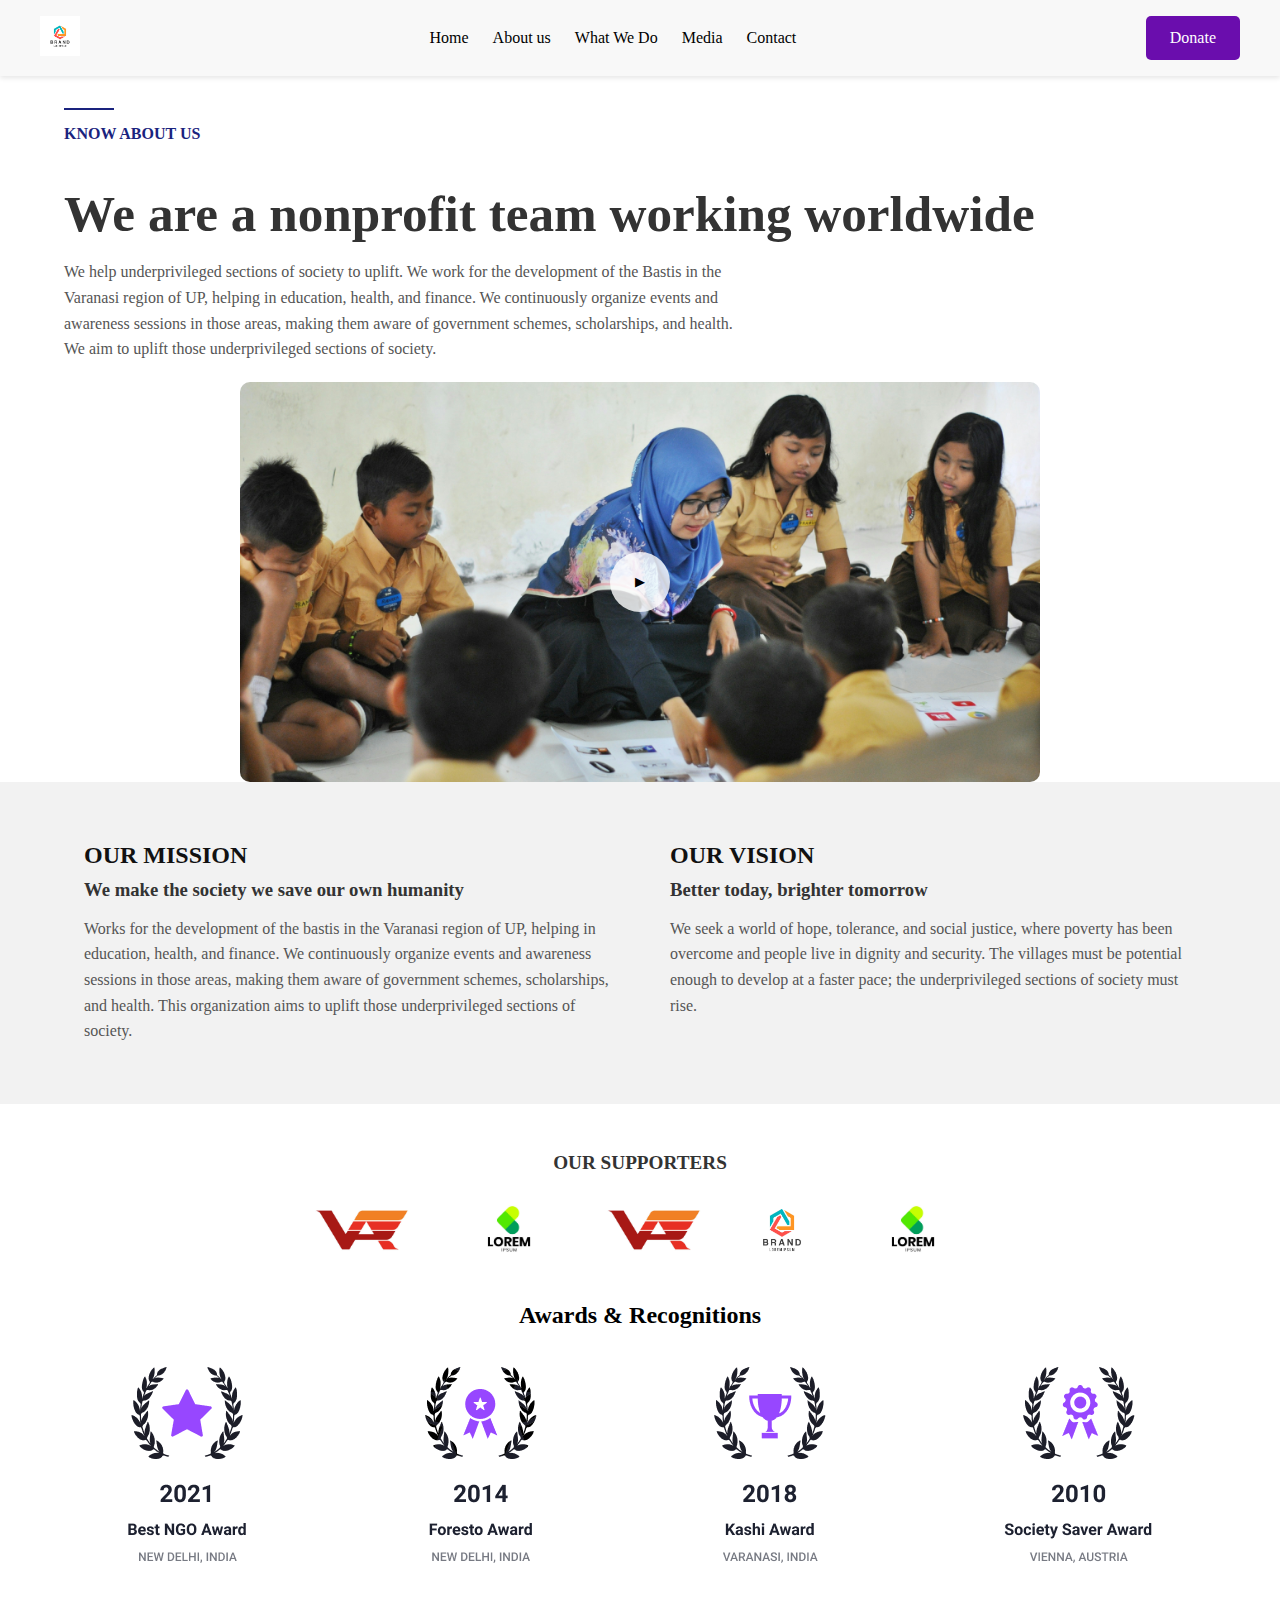
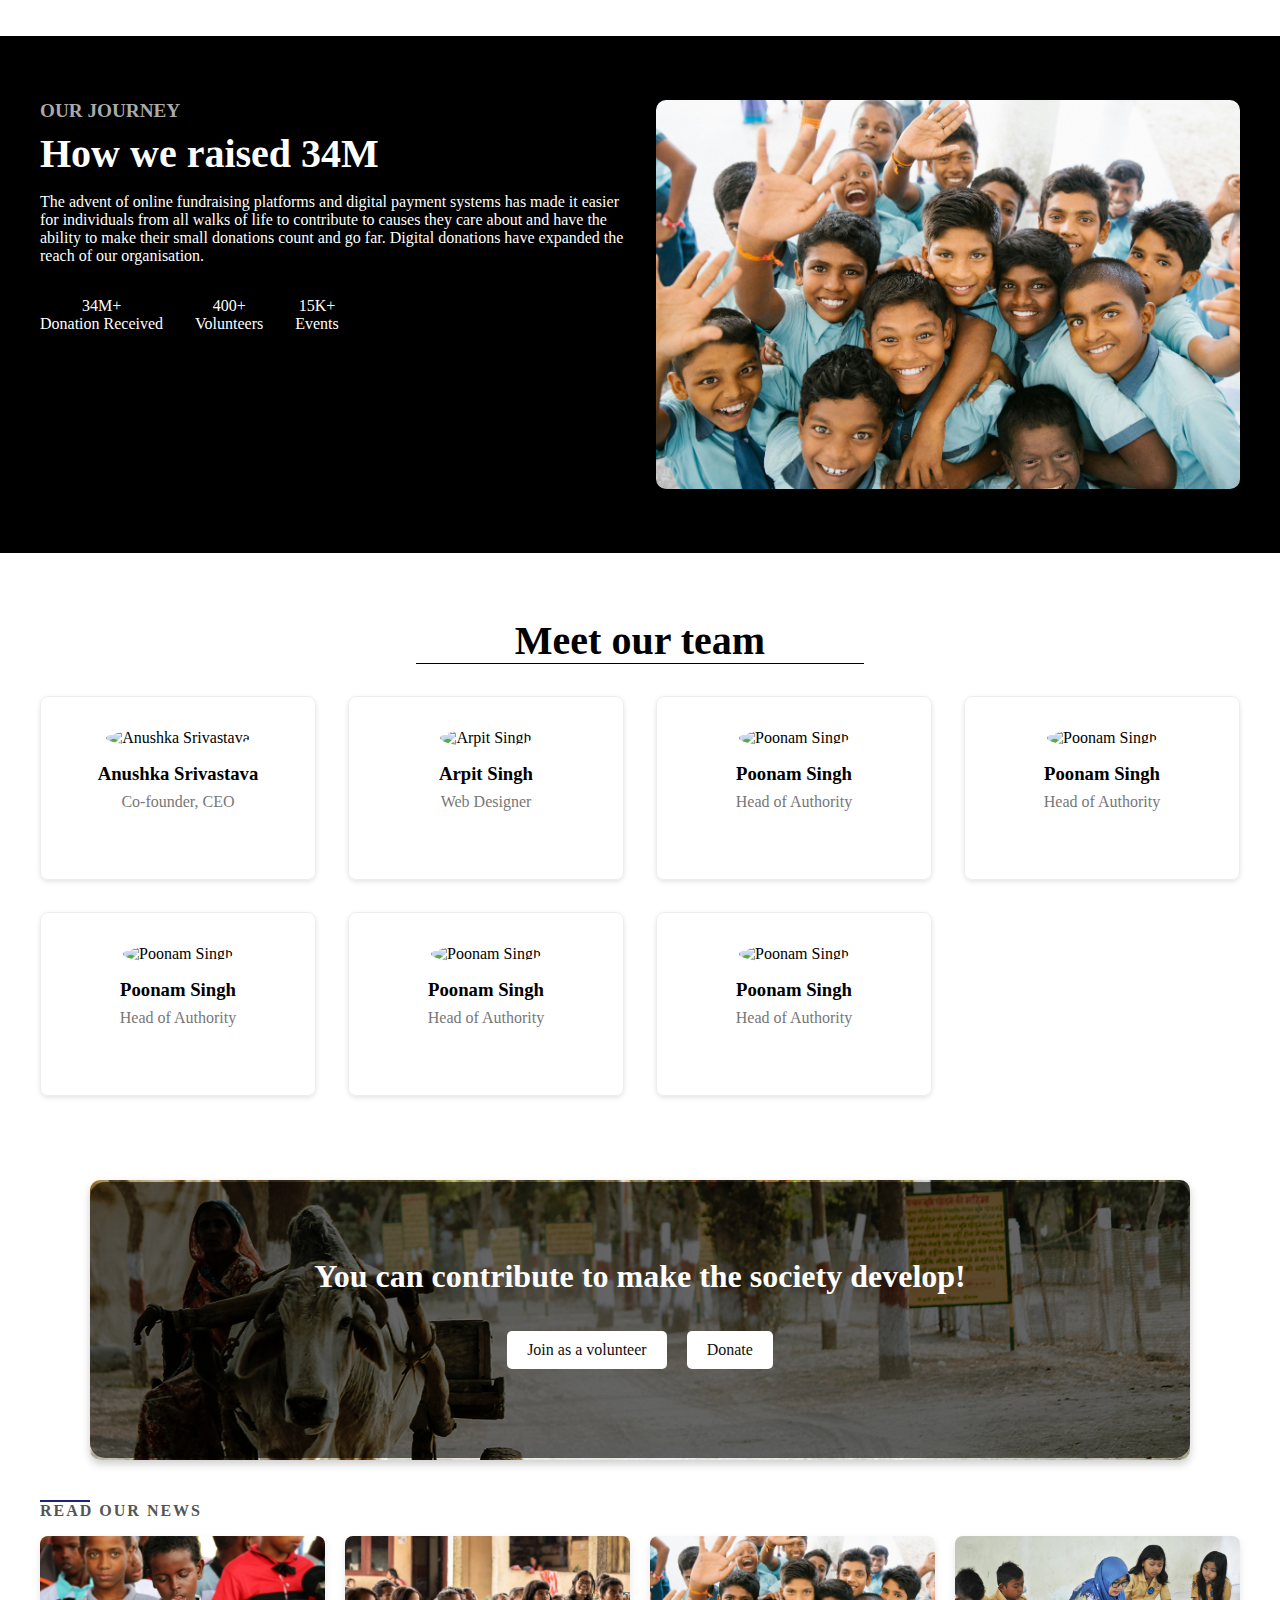
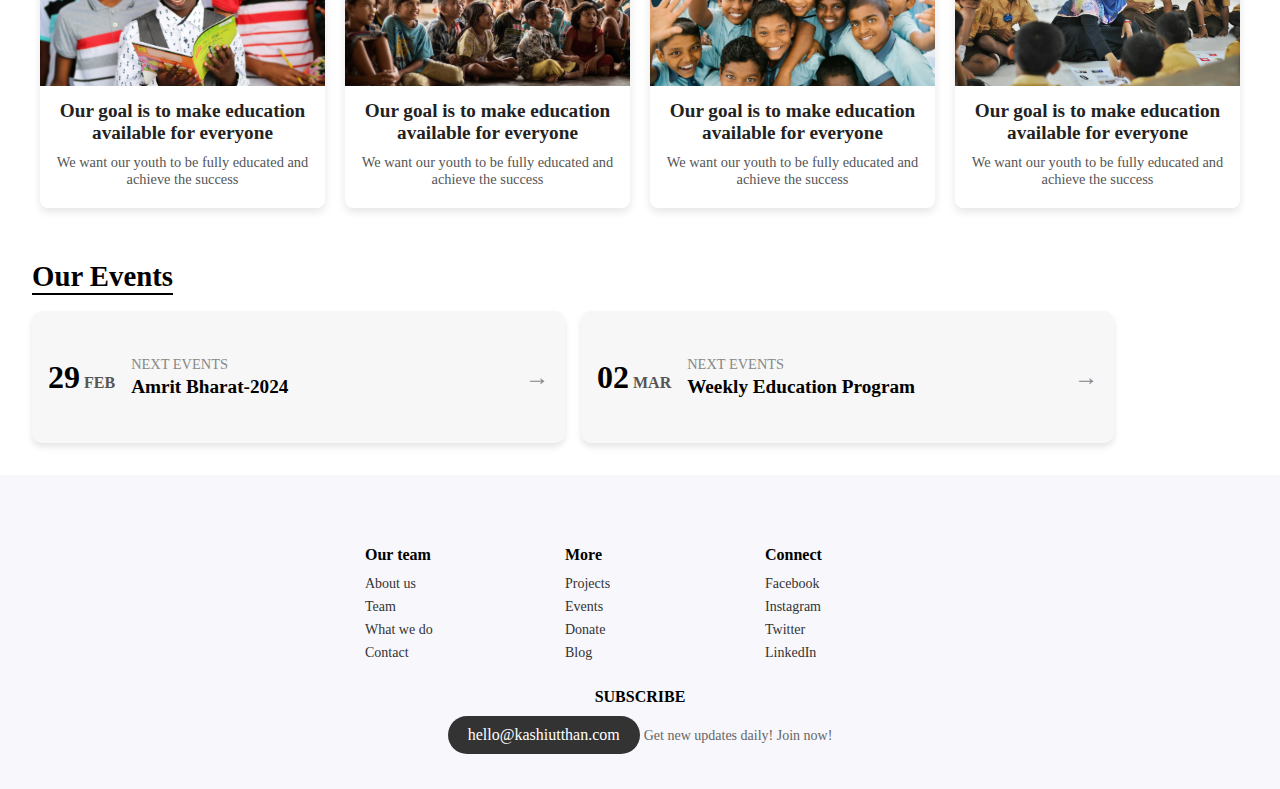
==== commit c65ffa6e: "mediapage" ====
--- a/about.html
+++ b/about.html
@@ -18,8 +18,8 @@
           <li><a href="index.html">Home</a></li>
           <li><a href="about.html">About us</a></li>
           <li><a href="what.html">What We Do</a></li>
-          <li><a href="#">Media</a></li>
-          <li><a href="#">Contact</a></li>
+          <li><a href="media.html">Media</a></li>
+          <li><a href="contact.html">Contact</a></li>
         </ul>
       </nav>
       <a href="donate.html" class="donate-button">Donate</a>
--- a/styles/about.css
+++ b/styles/about.css
@@ -90,139 +90,132 @@
 
 }
 
+
+
 /* Hero Section Styling */
 
+.hero-content {
+  display: flex;
+  flex-direction: column;
+  gap: 20px;
+  margin-top: 2rem;
+}
+
+.know-about-us {
+  display: flex;
+  flex-direction: column;  /* Stack elements vertically */
+  align-items: flex-start; /* Align left */
+  gap: 15px;  /* Reduce spacing */
+  margin-bottom: 20px;
+}
+
+.know-about-us hr {
+  border: none;
+  height: 2px;
+  background-color: #1A237E;
+  width: 50px;
+  margin: 0;
+}
+
+.know-about-us-text {
+  font-size: 1rem;
+  font-weight: bold;
+  color: #1A237E;
+}
+
+/* Hero Text Styling */
 .hero-text {
-    display: flex;
-    align-items: flex-start; 
-    gap: 20px;             
+  display: flex;
+  flex-direction: column;
+  align-items: flex-start;
+  gap: 15px;
 }
 
 .hero-text h1 {
-    font-size: 3.2rem;
-    line-height: 1.2;
-    margin: 0; 
+  font-size: 3.2rem;
+  line-height: 1.2;
+  margin: 0;
+  color: #333;
 }
 
 .hero-text p {
-    color: #555;
-    line-height: 1.6;
-    max-width: 60%; 
-    margin: 0;  
-}
-
-
+  color: #555;
+  line-height: 1.6;
+  max-width: 60%;
+  margin: 0;
+}
+
+/* Responsive Fix */
 @media (max-width: 768px) {
-   
-    .hero-text {
-        flex-direction: column;
-        align-items: flex-start;
-        gap: 10px;
-    }
-    .hero-text p {
-        max-width: 100%;
-    }
-
-}
-
-.know-about-us {
-    display: flex;
-    align-items: center;
-    margin-bottom: 20px;
-    gap: 10px;
-}
-
-.know-about-us hr {
-    border: none;
-    height: 2px;
-    background-color: #1A237E;
-    width: 50px;
-    margin: 0;
-}
-
-.know-about-us-text {
-    font-weight: bold;
-}
-
-.hero-text h1 {
-    font-size: 3.2rem;
-    line-height: 1.2;
-    margin-bottom: 15px;
-}
-
-.hero-text p {
-    color: #555;
-    line-height: 1.6;
-    margin-bottom: 20px;
-}
-.hero-content{
-    margin-top: 2rem;
-}
-
+  .hero-text {
+      flex-direction: column;
+      align-items: flex-start;
+      gap: 10px;
+  }
+  .hero-text p {
+      max-width: 100%;
+  }
+}
+
+/* Video Section Styling */
 .video-container {
-    flex: 1;
-    max-width: 70%;  
-}
-
-/* ... video placeholder styles ... */
-/* Video Section Styling */
-  /* .video-section{
-    padding: 50px 0;
-   } */
-   .video-placeholder {
-    position: relative;
-    width: 1200px;
-    max-width: 1200px; 
-    height: 400px; 
-    margin: 0 auto;
-    border-radius: 10px;
-    overflow: hidden;
+  display: flex;
+  justify-content: center;
+  align-items: center;
+  margin-top: 20px;
+  max-width: 100%;
+}
+
+.video-placeholder {
+  position: relative;
+  width: 100%;
+  max-width: 800px; /* Adjust this for different screen sizes */
+  height: 400px;
+  border-radius: 10px;
+  overflow: hidden;
 }
 
 .video-placeholder img {
-    width: 100%;
-    height: 100%;
-    object-fit: cover; 
-    display: block;
+  width: 100%;
+  height: 100%;
+  object-fit: cover;
+  display: block;
 }
 
 .play-button {
-    position: absolute;
-    top: 50%;
-    left: 50%;
-    transform: translate(-50%, -50%);
-    background-color: rgba(255, 255, 255, 0.8);
-    border: none;
-    width: 60px;
-    height: 60px;
-    border-radius: 50%;
-    cursor: pointer;
-    background-image: url("play-icon.png"); 
-    background-size: 30px;
-    background-position: center;
-    background-repeat: no-repeat;
-}
-
-
-
-
+  position: absolute;
+  top: 50%;
+  left: 50%;
+  transform: translate(-50%, -50%);
+  background-color: rgba(255, 255, 255, 0.8);
+  border: none;
+  width: 60px;
+  height: 60px;
+  border-radius: 50%;
+  cursor: pointer;
+  background-image: url("play-icon.png");
+  background-size: 30px;
+  background-position: center;
+  background-repeat: no-repeat;
+}
+
+/* Responsive Fix */
 @media (max-width: 768px) {
-    .hero-section {
-        flex-direction: column;
-        align-items: center;
-    }
-    .hero-content {
-        padding-right: 0;
-        order: 1;  
-
-    }
-    .video-container {
-        max-width: 100%; 
-        order: 0; 
-        margin-bottom: 20px;
-    }
-    
-}
+  .hero-section {
+      flex-direction: column;
+      align-items: center;
+  }
+  .hero-content {
+      padding-right: 0;
+      order: 1;
+  }
+  .video-container {
+      max-width: 100%;
+      order: 0;
+      margin-bottom: 20px;
+  }
+}
+
 /*Volunteer section*/
 .cta-section {
   position: relative;
